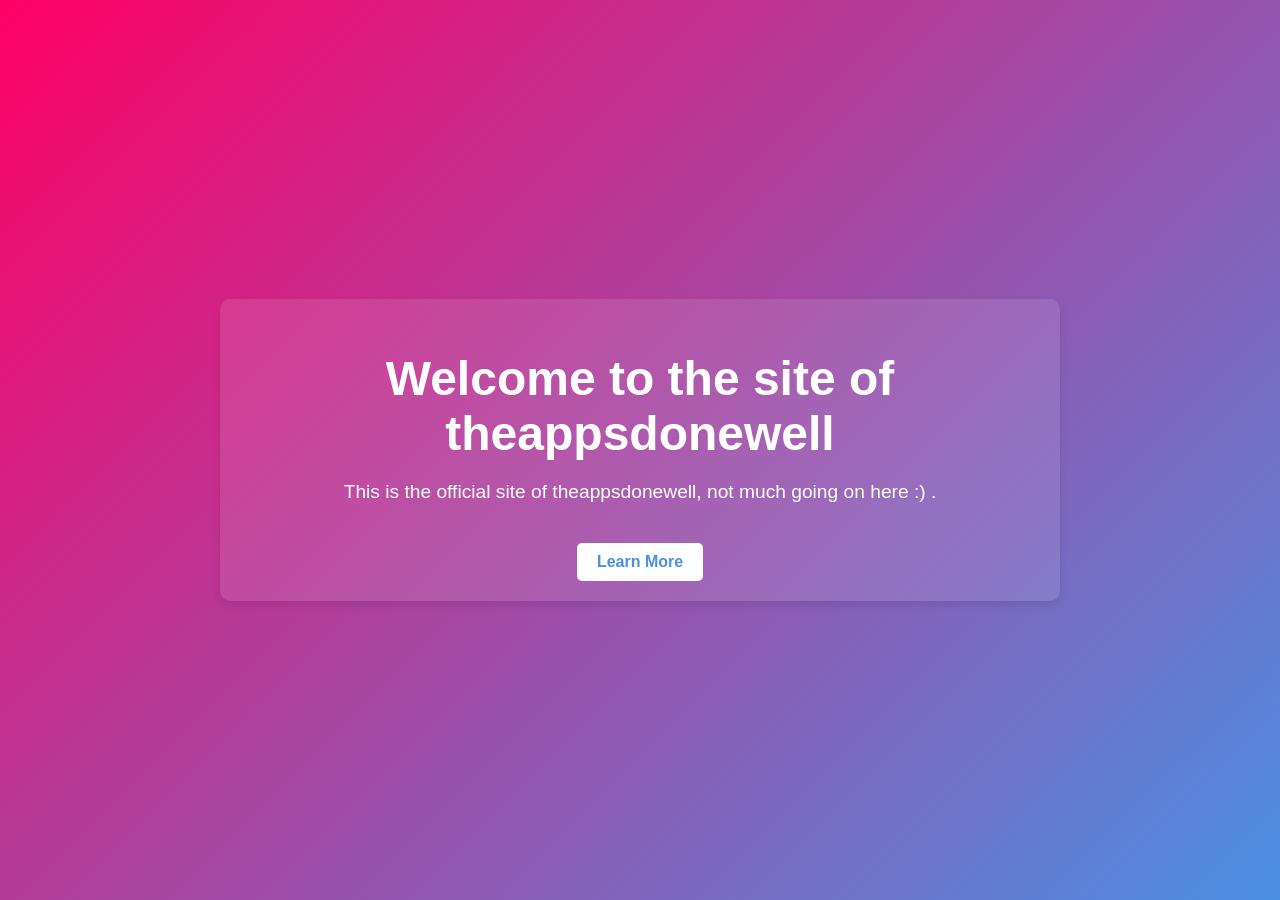
==== index.html @ abbb79cb "Create index.html" ====
<!DOCTYPE html>
<html lang="en">
<head>
  <meta charset="UTF-8">
  <meta name="viewport" content="width=device-width, initial-scale=1.0">
  <title>The apps done well official website</title>
  <style>
    body {
      font-family: Arial, sans-serif;
      margin: 0;
      padding: 0;
      display: flex;
      justify-content: center;
      align-items: center;
      height: 100vh;
      background: linear-gradient(135deg, #f06, #4a90e2);
      color: white;
      text-align: center;
    }
    .container {
      max-width: 800px;
      padding: 20px;
      background-color: rgba(255, 255, 255, 0.1);
      border-radius: 10px;
      box-shadow: 0 4px 8px rgba(0, 0, 0, 0.1);
    }
    h1 {
      font-size: 3em;
      margin-bottom: 20px;
    }
    p {
      font-size: 1.2em;
    }
    .button {
      display: inline-block;
      padding: 10px 20px;
      margin-top: 20px;
      color: #4a90e2;
      background-color: white;
      border-radius: 5px;
      text-decoration: none;
      font-weight: bold;
    }
    .button:hover {
      background-color: #ddd;
    }
  </style>
</head>
<body>
  <div class="container">
    <h1>Welcome to the site of theappsdonewell</h1>
    <p>This is the official site of theappsdonewell, not much going on here :) .</p>
    <a href="#" class="button">Learn More</a>
  </div>
</body>
</html>
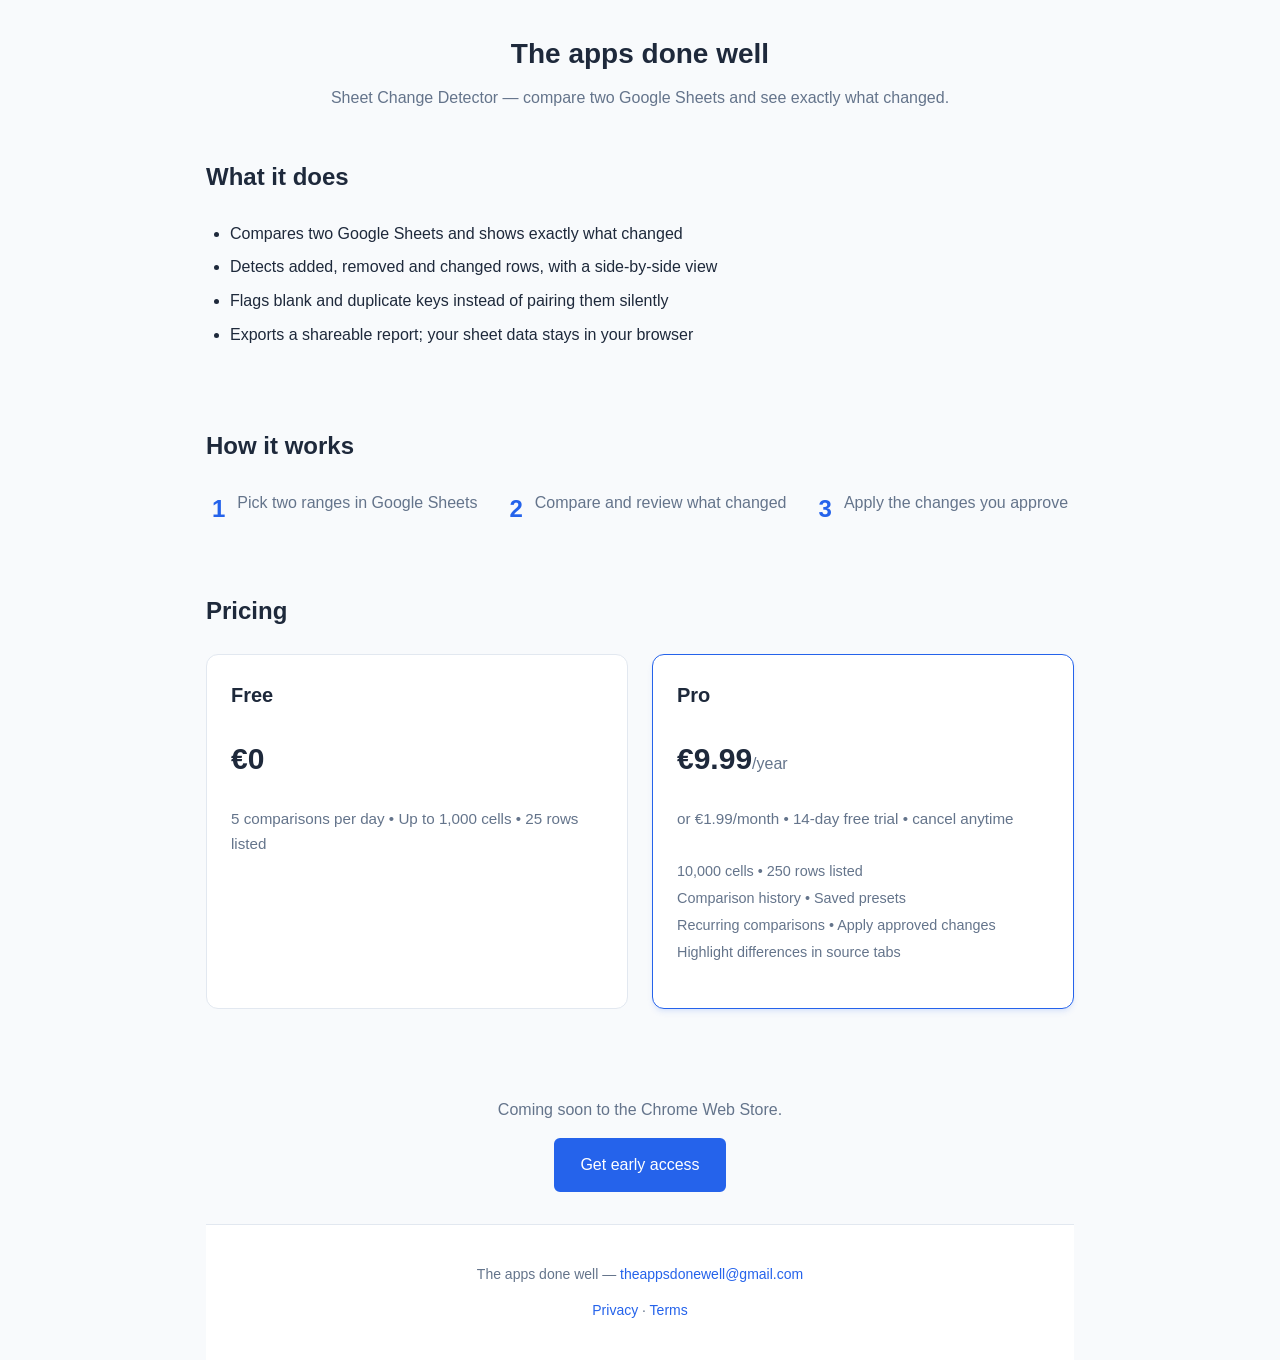
==== commit 45ace98e: "site: rebuild as the Stripe-ready business and product page - business name The apps done well in he" ====
--- a/index.html
+++ b/index.html
@@ -3,54 +3,79 @@
 <head>
   <meta charset="UTF-8">
   <meta name="viewport" content="width=device-width, initial-scale=1.0">
-  <title>The apps done well official website</title>
-  <style>
-    body {
-      font-family: Arial, sans-serif;
-      margin: 0;
-      padding: 0;
-      display: flex;
-      justify-content: center;
-      align-items: center;
-      height: 100vh;
-      background: linear-gradient(135deg, #f06, #4a90e2);
-      color: white;
-      text-align: center;
-    }
-    .container {
-      max-width: 800px;
-      padding: 20px;
-      background-color: rgba(255, 255, 255, 0.1);
-      border-radius: 10px;
-      box-shadow: 0 4px 8px rgba(0, 0, 0, 0.1);
-    }
-    h1 {
-      font-size: 3em;
-      margin-bottom: 20px;
-    }
-    p {
-      font-size: 1.2em;
-    }
-    .button {
-      display: inline-block;
-      padding: 10px 20px;
-      margin-top: 20px;
-      color: #4a90e2;
-      background-color: white;
-      border-radius: 5px;
-      text-decoration: none;
-      font-weight: bold;
-    }
-    .button:hover {
-      background-color: #ddd;
-    }
-  </style>
+  <title>The apps done well - Sheet Change Detector</title>
+  <meta name="description" content="Compare two Google Sheets and see exactly what changed - added, removed, or modified rows. With side-by-side view and shareable reports.">
+  <link rel="canonical" href="https://theappsdonewell.github.io/">
+  <meta property="og:title" content="The apps done well - Sheet Change Detector">
+  <meta property="og:description" content="Compare two Google Sheets and see exactly what changed - added, removed, or modified rows.">
+  <link rel="stylesheet" href="styles.css">
 </head>
 <body>
   <div class="container">
-    <h1>Welcome to the site of theappsdonewell</h1>
-    <p>This is the official site of theappsdonewell, not much going on here :) .</p>
-    <a href="#" class="button">Learn More</a>
+    <header>
+      <h1>The apps done well</h1>
+      <p>Sheet Change Detector — compare two Google Sheets and see exactly what changed.</p>
+    </header>
+
+    <section class="section">
+      <h2 class="section-title">What it does</h2>
+      <ul>
+        <li>Compares two Google Sheets and shows exactly what changed</li>
+        <li>Detects added, removed and changed rows, with a side-by-side view</li>
+        <li>Flags blank and duplicate keys instead of pairing them silently</li>
+        <li>Exports a shareable report; your sheet data stays in your browser</li>
+      </ul>
+    </section>
+
+    <section class="section">
+      <h2 class="section-title">How it works</h2>
+      <div class="how-it-works">
+        <div class="step">
+          <span class="step-number">1</span>
+          <span class="step-text">Pick two ranges in Google Sheets</span>
+        </div>
+        <div class="step">
+          <span class="step-number">2</span>
+          <span class="step-text">Compare and review what changed</span>
+        </div>
+        <div class="step">
+          <span class="step-number">3</span>
+          <span class="step-text">Apply the changes you approve</span>
+        </div>
+      </div>
+    </section>
+
+    <section class="section">
+      <h2 class="section-title">Pricing</h2>
+      <div class="pricing">
+        <div class="card free">
+          <h3>Free</h3>
+          <p class="price">€0</p>
+          <p>5 comparisons per day • Up to 1,000 cells • 25 rows listed</p>
+        </div>
+        <div class="card pro">
+          <h3>Pro</h3>
+          <p class="price">€9.99<span>/year</span></p>
+          <p>or €1.99/month • 14-day free trial • cancel anytime</p>
+          <div class="features">
+            <p>10,000 cells • 250 rows listed</p>
+            <p>Comparison history • Saved presets</p>
+            <p>Recurring comparisons • Apply approved changes</p>
+            <p>Highlight differences in source tabs</p>
+          </div>
+        </div>
+      </div>
+    </section>
+
+    <section class="cta">
+      <p>Coming soon to the Chrome Web Store.</p>
+      <a href="mailto:theappsdonewell@gmail.com?subject=Sheet%20Change%20Detector%20early%20access" class="btn">Get early access</a>
+    </section>
+
+    <footer>
+      <p>The apps done well — <a href="mailto:theappsdonewell@gmail.com">theappsdonewell@gmail.com</a></p>
+      <p><a href="privacy.html">Privacy</a> · <a href="terms.html">Terms</a></p>
+    </footer>
   </div>
 </body>
-</html>
+</html>
--- a/styles.css
+++ b/styles.css
@@ -0,0 +1,260 @@
+/* The apps done well - styles */
+
+:root {
+  --accent: #2563eb;
+  --accent-dark: #1d4ed8;
+  --text: #1e293b;
+  --text-light: #64748b;
+  --bg: #f8fafc;
+  --card-bg: #ffffff;
+  --border: #e2e8f0;
+}
+
+* {
+  box-sizing: border-box;
+}
+
+body {
+  margin: 0;
+  font-family: -apple-system, BlinkMacSystemFont, 'Segoe UI', Roboto, Oxygen, Ubuntu, Cantarell, sans-serif;
+  background-color: var(--bg);
+  color: var(--text);
+  line-height: 1.6;
+}
+
+a {
+  color: var(--accent);
+  text-decoration: none;
+}
+
+a:hover,
+a:focus {
+  text-decoration: underline;
+}
+
+a:focus {
+  outline: 2px solid var(--accent);
+  outline-offset: 2px;
+}
+
+.container {
+  max-width: 900px;
+  margin: 0 auto;
+  padding: 0 1rem;
+}
+
+header {
+  padding: 2rem 0 1rem;
+  text-align: center;
+}
+
+header h1 {
+  font-size: 1.75rem;
+  font-weight: 600;
+  margin: 0 0 0.5rem;
+  color: var(--text);
+}
+
+header p {
+  margin: 0;
+  color: var(--text-light);
+  font-size: 1rem;
+}
+
+.section {
+  padding: 2rem 0;
+}
+
+.section-title {
+  font-size: 1.5rem;
+  font-weight: 600;
+  margin: 0 0 1.5rem;
+  color: var(--text);
+}
+
+.btn {
+  display: inline-block;
+  padding: 0.75rem 1.5rem;
+  background-color: var(--accent);
+  color: white;
+  border-radius: 0.375rem;
+  font-weight: 500;
+  border: 2px solid var(--accent);
+  transition: background-color 0.2s, border-color 0.2s;
+}
+
+.btn:hover,
+.btn:focus {
+  background-color: var(--accent-dark);
+  border-color: var(--accent-dark);
+}
+
+.btn:focus {
+  outline: 2px solid var(--accent);
+  outline-offset: 2px;
+}
+
+.btn-secondary {
+  display: inline-block;
+  padding: 0.75rem 1.5rem;
+  background-color: white;
+  color: var(--accent);
+  border-radius: 0.375rem;
+  font-weight: 500;
+  border: 2px solid var(--accent);
+  transition: background-color 0.2s, color 0.2s;
+}
+
+.btn-secondary:hover,
+.btn-secondary:focus {
+  background-color: var(--accent);
+  color: white;
+}
+
+.btn-secondary:focus {
+  outline: 2px solid var(--accent);
+  outline-offset: 2px;
+}
+
+ul {
+  margin: 0 0 1rem;
+  padding-left: 1.5rem;
+}
+
+li {
+  margin: 0.5rem 0;
+}
+
+.pricing {
+  display: grid;
+  grid-template-columns: repeat(auto-fit, minmax(280px, 1fr));
+  gap: 1.5rem;
+  margin: 1.5rem 0;
+}
+
+.card {
+  background: var(--card-bg);
+  border: 1px solid var(--border);
+  border-radius: 0.75rem;
+  padding: 1.5rem;
+  display: flex;
+  flex-direction: column;
+}
+
+.card.pro {
+  border-color: var(--accent);
+  box-shadow: 0 4px 6px -1px rgba(37, 99, 231, 0.1), 0 2px 4px -1px rgba(37, 99, 231, 0.06);
+}
+
+.card h3 {
+  margin: 0 0 0.5rem;
+  font-size: 1.25rem;
+}
+
+.card .price {
+  font-size: 1.875rem;
+  font-weight: 700;
+  margin: 1rem 0;
+  color: var(--text);
+}
+
+.card .price span {
+  font-size: 1rem;
+  font-weight: normal;
+  color: var(--text-light);
+}
+
+.card p {
+  margin: 0.5rem 0;
+  color: var(--text-light);
+  font-size: 0.95rem;
+}
+
+.card .features {
+  margin: 1rem 0;
+  flex-grow: 1;
+}
+
+.card .features p {
+  margin: 0.25rem 0;
+  font-size: 0.9rem;
+}
+
+.cta {
+  text-align: center;
+  padding: 2rem 1rem;
+}
+
+.cta p {
+  margin: 0 0 1rem;
+  color: var(--text-light);
+}
+
+footer {
+  background: var(--card-bg);
+  border-top: 1px solid var(--border);
+  padding: 1.5rem 0;
+  text-align: center;
+  font-size: 0.875rem;
+  color: var(--text-light);
+}
+
+footer a {
+  color: var(--accent);
+}
+
+.how-it-works {
+  display: flex;
+  flex-direction: column;
+  gap: 1rem;
+}
+
+@media (min-width: 768px) {
+  .how-it-works {
+    flex-direction: row;
+    justify-content: center;
+    gap: 2rem;
+  }
+  
+  .how-it-works > div {
+    display: flex;
+    align-items: flex-start;
+    gap: 0.75rem;
+  }
+  
+  .how-it-works .step {
+    flex-shrink: 0;
+  }
+  
+  .how-it-works .step-number {
+    font-size: 1.5rem;
+    font-weight: 700;
+    color: var(--accent);
+  }
+  
+  .how-it-works .step-text {
+    color: var(--text-light);
+  }
+}
+
+.step {
+  display: flex;
+  align-items: center;
+  gap: 0.75rem;
+}
+
+.step-number {
+  font-size: 1.25rem;
+  font-weight: 700;
+  color: var(--accent);
+}
+
+.step-text {
+  color: var(--text-light);
+}
+
+hr {
+  border: none;
+  border-top: 1px solid var(--border);
+  margin: 2rem 0;
+}
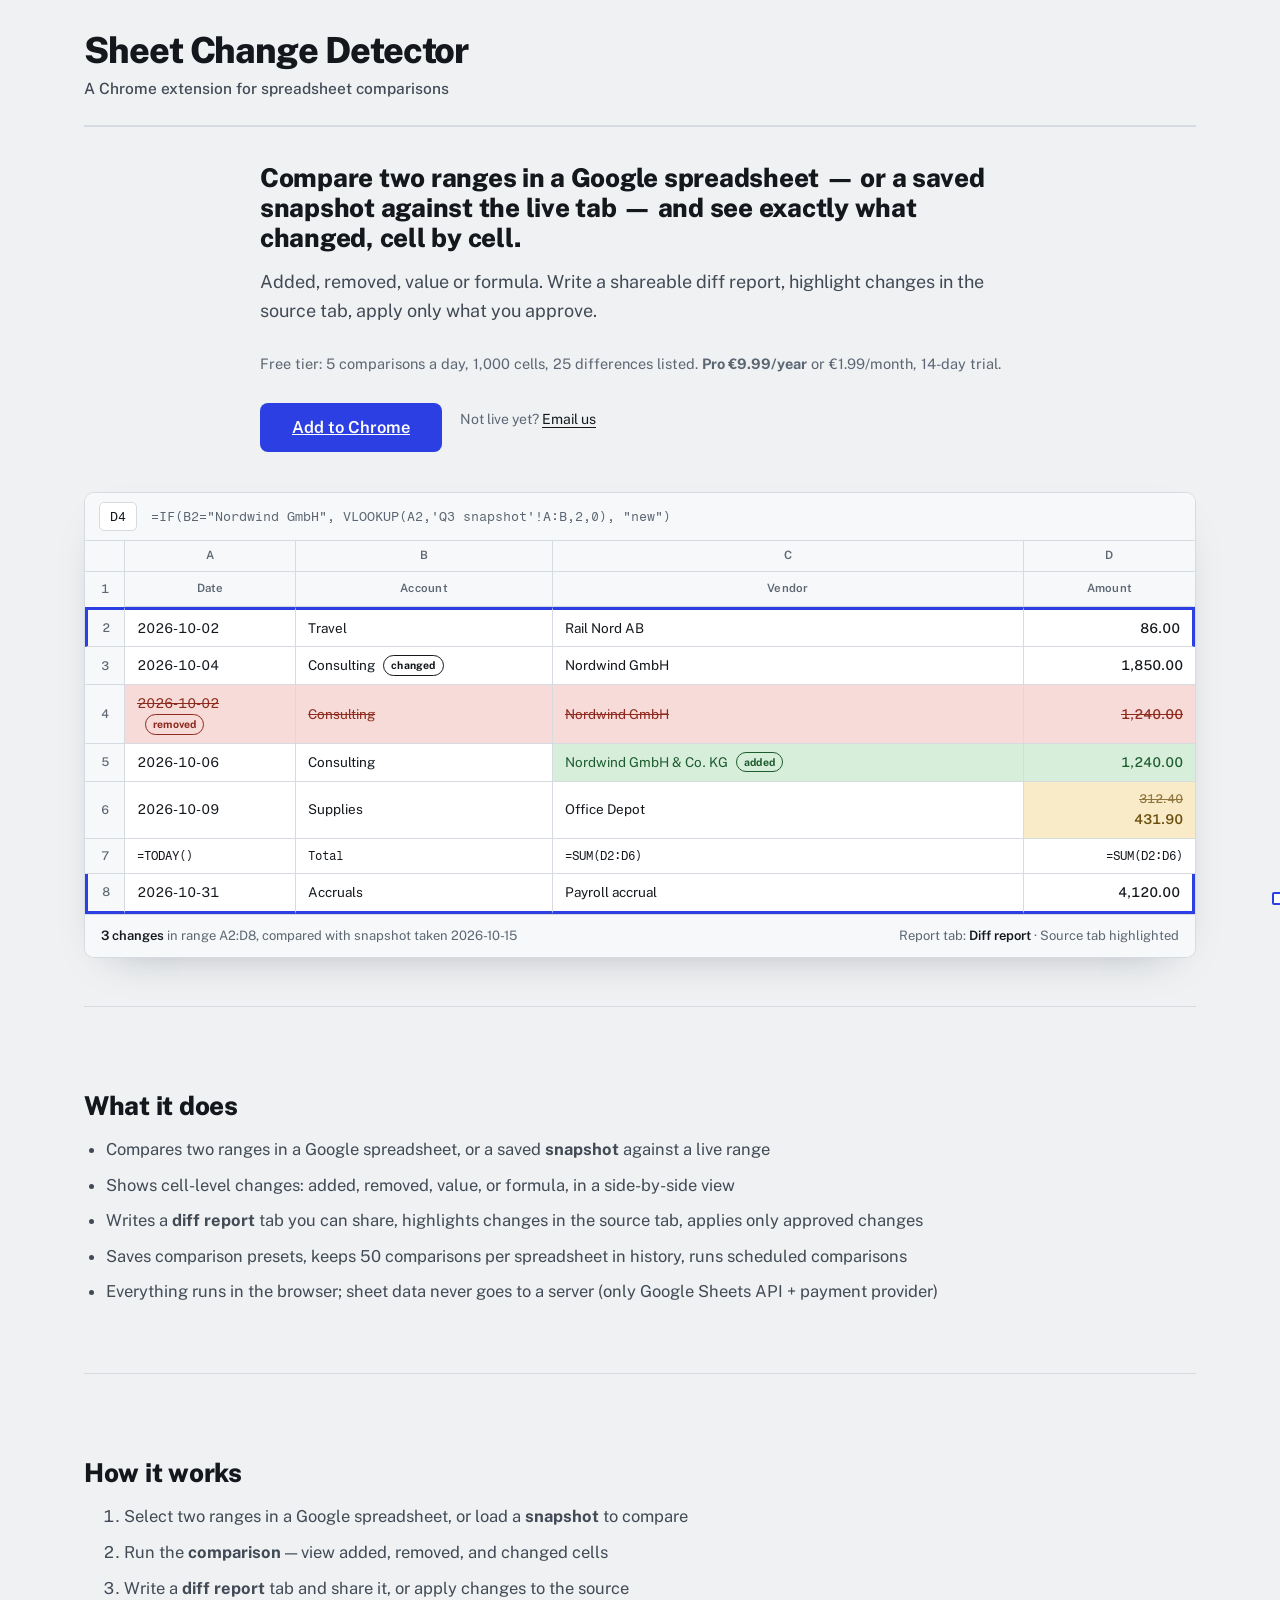
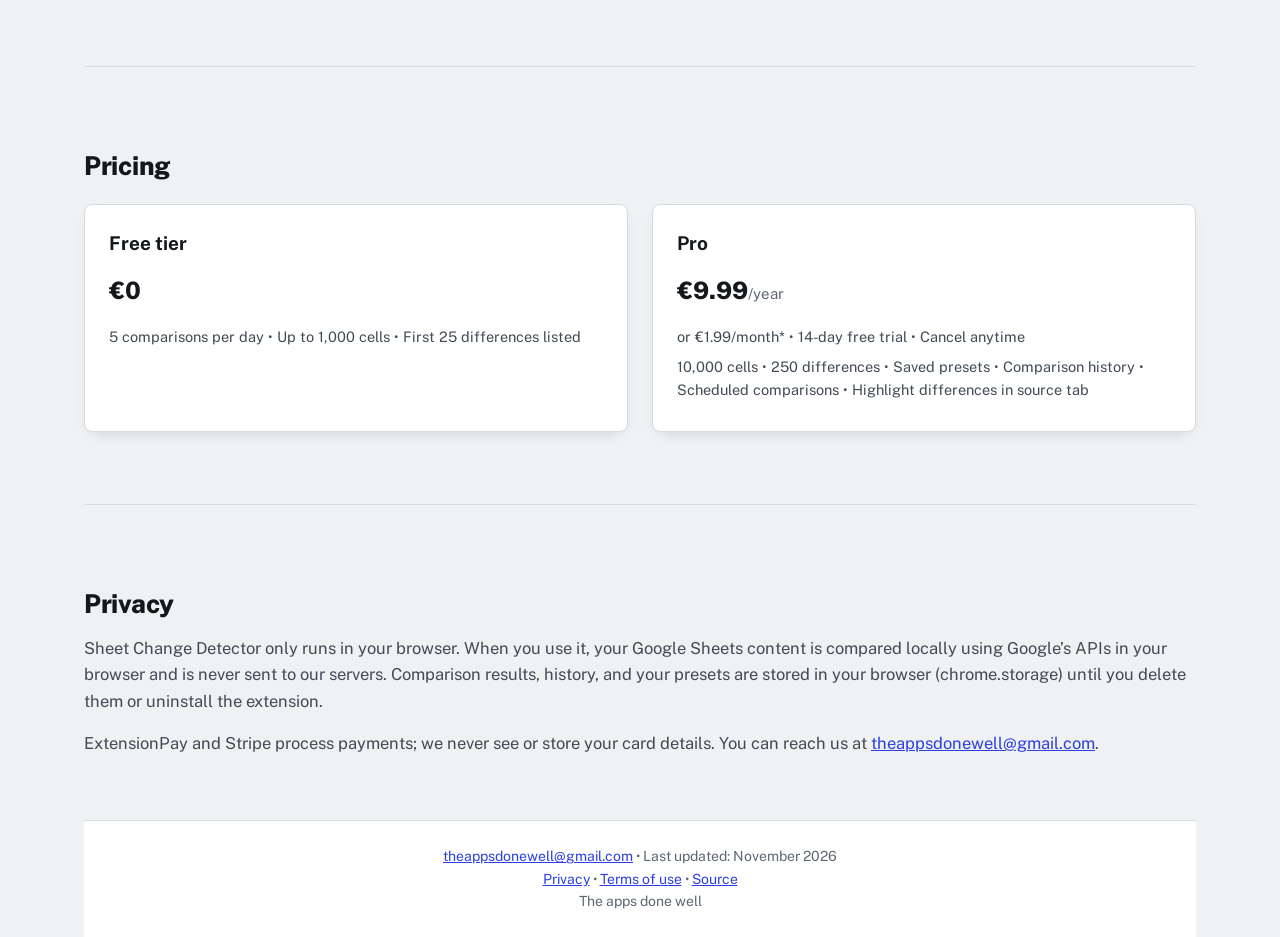
==== commit 95f77c52: "feat: implement Proof direction for landing page - New hero with live spreadsheet grid diff visualiz" ====
--- a/index.html
+++ b/index.html
@@ -3,78 +3,157 @@
 <head>
   <meta charset="UTF-8">
   <meta name="viewport" content="width=device-width, initial-scale=1.0">
-  <title>The apps done well - Sheet Change Detector</title>
+  <title>Sheet Change Detector — The apps done well</title>
   <meta name="description" content="Compare two Google Sheets and see exactly what changed - added, removed, or modified rows. With side-by-side view and shareable reports.">
   <link rel="canonical" href="https://theappsdonewell.github.io/">
-  <meta property="og:title" content="The apps done well - Sheet Change Detector">
+  <meta property="og:title" content="Sheet Change Detector — The apps done well">
   <meta property="og:description" content="Compare two Google Sheets and see exactly what changed - added, removed, or modified rows.">
   <link rel="stylesheet" href="styles.css">
 </head>
 <body>
   <div class="container">
     <header>
-      <h1>The apps done well</h1>
-      <p>Sheet Change Detector — compare two Google Sheets and see exactly what changed.</p>
+      <h1>Sheet Change Detector</h1>
+      <p>A Chrome extension for spreadsheet comparisons</p>
     </header>
 
-    <section class="section">
-      <h2 class="section-title">What it does</h2>
-      <ul>
-        <li>Compares two Google Sheets and shows exactly what changed</li>
-        <li>Detects added, removed and changed rows, with a side-by-side view</li>
-        <li>Flags blank and duplicate keys instead of pairing them silently</li>
-        <li>Exports a shareable report; your sheet data stays in your browser</li>
-      </ul>
-    </section>
+    <section class="section" aria-labelledby="hero-heading">
+      <div class="headline-block">
+        <h2 id="hero-heading">Compare two ranges in a Google spreadsheet — or a saved snapshot against the live tab — and see exactly what changed, cell by cell.</h2>
+        <p class="subhead">Added, removed, value or formula. Write a shareable diff report, highlight changes in the source tab, apply only what you approve.</p>
+        <p class="price-line">Free tier: 5 comparisons a day, 1,000 cells, 25 differences listed. <strong>Pro €9.99/year</strong> or €1.99/month, 14-day trial.</p>
+        <div class="cta-row">
+          <a href="https://chromewebstore.google.com/detail/mgffoofmlpaimffhonclpgbgkffmelmd" class="cta" role="button">Add to Chrome</a>
+          <p class="fallback">Not live yet? <a href="mailto:theappsdonewell@gmail.com">Email us</a></p>
+        </div>
+      </div>
 
-    <section class="section">
-      <h2 class="section-title">How it works</h2>
-      <div class="how-it-works">
-        <div class="step">
-          <span class="step-number">1</span>
-          <span class="step-text">Pick two ranges in Google Sheets</span>
+      <div class="sheet" aria-label="Example diff, rendered as a spreadsheet grid">
+        <div class="formula-bar">
+          <span class="ref">D4</span>
+          <span class="fx">=IF(B2="Nordwind GmbH", VLOOKUP(A2,'Q3 snapshot'!A:B,2,0), "new")</span>
         </div>
-        <div class="step">
-          <span class="step-number">2</span>
-          <span class="step-text">Compare and review what changed</span>
+        <div class="sheet-scroll">
+          <div class="sheet-inner selected">
+            <table>
+              <colgroup>
+                <col class="rowcol"><col class="col-a"><col class="col-b"><col class="col-c"><col class="col-d">
+              </colgroup>
+              <thead>
+                <tr>
+                  <th class="corner" scope="col"></th>
+                  <th scope="col">A</th><th scope="col">B</th><th scope="col">C</th><th scope="col">D</th>
+                </tr>
+                <tr>
+                  <td class="rownum">1</td>
+                  <th scope="col">Date</th><th scope="col">Account</th><th scope="col">Vendor</th><th scope="col">Amount</th>
+                </tr>
+              </thead>
+              <tbody>
+                <tr class="sel-top">
+                  <td class="rownum">2</td>
+                  <td>2026-10-02</td><td>Travel</td><td>Rail Nord AB</td><td class="num">86.00</td>
+                </tr>
+                <tr>
+                  <td class="rownum">3</td>
+                  <td>2026-10-04</td>
+                  <td>Consulting<span class="badge">changed</span></td>
+                  <td>Nordwind GmbH</td>
+                  <td class="num">1,850.00</td>
+                </tr>
+                <tr>
+                  <td class="rownum">4</td>
+                  <td class="removed">2026-10-02<span class="badge">removed</span></td>
+                  <td class="removed">Consulting</td>
+                  <td class="removed">Nordwind GmbH</td>
+                  <td class="num removed">1,240.00</td>
+                </tr>
+                <tr>
+                  <td class="rownum">5</td>
+                  <td>2026-10-06</td>
+                  <td>Consulting</td>
+                  <td class="added">Nordwind GmbH &amp; Co. KG<span class="badge">added</span></td>
+                  <td class="num added">1,240.00</td>
+                </tr>
+                <tr>
+                  <td class="rownum">6</td>
+                  <td>2026-10-09</td>
+                  <td>Supplies</td>
+                  <td>Office Depot</td>
+                  <td class="num changed"><span class="old">312.40</span><span class="new">431.90</span></td>
+                </tr>
+                <tr>
+                  <td class="rownum">7</td>
+                  <td class="formula">=TODAY()</td>
+                  <td class="formula">Total</td>
+                  <td class="formula">=SUM(D2:D6)</td>
+                  <td class="num formula">=SUM(D2:D6)</td>
+                </tr>
+                <tr class="sel-bottom">
+                  <td class="rownum">8</td>
+                  <td>2026-10-31</td>
+                  <td>Accruals</td>
+                  <td>Payroll accrual</td>
+                  <td class="num">4,120.00</td>
+                </tr>
+              </tbody>
+            </table>
+          </div>
         </div>
-        <div class="step">
-          <span class="step-number">3</span>
-          <span class="step-text">Apply the changes you approve</span>
+        <div class="sheet-foot">
+          <span><span class="k">3 changes</span> in range A2:D8, compared with snapshot taken 2026-10-15</span>
+          <span>Report tab: <span class="k">Diff report</span> · Source tab highlighted</span>
         </div>
       </div>
     </section>
 
-    <section class="section">
-      <h2 class="section-title">Pricing</h2>
+    <section class="section" aria-labelledby="what-it-does">
+      <h2 id="what-it-does">What it does</h2>
+      <ul>
+        <li>Compares two ranges in a Google spreadsheet, or a saved <strong>snapshot</strong> against a live range</li>
+        <li>Shows cell-level changes: added, removed, value, or formula, in a side-by-side view</li>
+        <li>Writes a <strong>diff report</strong> tab you can share, highlights changes in the source tab, applies only approved changes</li>
+        <li>Saves comparison presets, keeps 50 comparisons per spreadsheet in history, runs scheduled comparisons</li>
+        <li>Everything runs in the browser; sheet data never goes to a server (only Google Sheets API + payment provider)</li>
+      </ul>
+    </section>
+
+    <section class="section" aria-labelledby="how-it-works">
+      <h2 id="how-it-works">How it works</h2>
+      <ol>
+        <li>Select two ranges in a Google spreadsheet, or load a <strong>snapshot</strong> to compare</li>
+        <li>Run the <strong>comparison</strong> — view added, removed, and changed cells</li>
+        <li>Write a <strong>diff report</strong> tab and share it, or apply changes to the source</li>
+      </ol>
+    </section>
+
+    <section class="section" aria-labelledby="pricing">
+      <h2 id="pricing">Pricing</h2>
       <div class="pricing">
         <div class="card free">
-          <h3>Free</h3>
+          <h3>Free tier</h3>
           <p class="price">€0</p>
-          <p>5 comparisons per day • Up to 1,000 cells • 25 rows listed</p>
+          <p>5 comparisons per day • Up to 1,000 cells • First 25 differences listed</p>
         </div>
         <div class="card pro">
           <h3>Pro</h3>
-          <p class="price">€9.99<span>/year</span></p>
-          <p>or €1.99/month • 14-day free trial • cancel anytime</p>
-          <div class="features">
-            <p>10,000 cells • 250 rows listed</p>
-            <p>Comparison history • Saved presets</p>
-            <p>Recurring comparisons • Apply approved changes</p>
-            <p>Highlight differences in source tabs</p>
-          </div>
+          <p class="price">€9.99<span class="period">/year</span></p>
+          <p>or €1.99<span class="period">/month*</span> • 14-day free trial • Cancel anytime</p>
+          <p>10,000 cells • 250 differences • Saved presets • Comparison history • Scheduled comparisons • Highlight differences in source tab</p>
         </div>
       </div>
     </section>
 
-    <section class="cta">
-      <p>Coming soon to the Chrome Web Store.</p>
-      <a href="mailto:theappsdonewell@gmail.com?subject=Sheet%20Change%20Detector%20early%20access" class="btn">Get early access</a>
+    <section class="section" aria-labelledby="privacy-note">
+      <h2 id="privacy-note">Privacy</h2>
+      <p>Sheet Change Detector only runs in your browser. When you use it, your Google Sheets content is compared locally using Google’s APIs in your browser and is never sent to our servers. Comparison results, history, and your presets are stored in your browser (chrome.storage) until you delete them or uninstall the extension.</p>
+      <p>ExtensionPay and Stripe process payments; we never see or store your card details. You can reach us at <a href="mailto:theappsdonewell@gmail.com">theappsdonewell@gmail.com</a>.</p>
     </section>
 
     <footer>
-      <p>The apps done well — <a href="mailto:theappsdonewell@gmail.com">theappsdonewell@gmail.com</a></p>
-      <p><a href="privacy.html">Privacy</a> · <a href="terms.html">Terms</a></p>
+      <p><a href="mailto:theappsdonewell@gmail.com">theappsdonewell@gmail.com</a> • Last updated: November 2026</p>
+      <p><a href="privacy.html">Privacy</a> • <a href="terms.html">Terms of use</a> • <a href="https://github.com/theappsdonewell/site" rel="nofollow">Source</a></p>
+      <p class="footer-stamp">The apps done well</p>
     </footer>
   </div>
 </body>
--- a/styles.css
+++ b/styles.css
@@ -1,260 +1,223 @@
-/* The apps done well - styles */
-
-:root {
-  --accent: #2563eb;
-  --accent-dark: #1d4ed8;
-  --text: #1e293b;
-  --text-light: #64748b;
-  --bg: #f8fafc;
-  --card-bg: #ffffff;
-  --border: #e2e8f0;
-}
-
-* {
-  box-sizing: border-box;
-}
-
-body {
-  margin: 0;
-  font-family: -apple-system, BlinkMacSystemFont, 'Segoe UI', Roboto, Oxygen, Ubuntu, Cantarell, sans-serif;
-  background-color: var(--bg);
-  color: var(--text);
-  line-height: 1.6;
-}
-
-a {
-  color: var(--accent);
-  text-decoration: none;
-}
-
-a:hover,
-a:focus {
-  text-decoration: underline;
-}
-
-a:focus {
-  outline: 2px solid var(--accent);
-  outline-offset: 2px;
-}
-
-.container {
-  max-width: 900px;
-  margin: 0 auto;
-  padding: 0 1rem;
-}
-
-header {
-  padding: 2rem 0 1rem;
-  text-align: center;
-}
-
-header h1 {
-  font-size: 1.75rem;
-  font-weight: 600;
-  margin: 0 0 0.5rem;
-  color: var(--text);
-}
-
-header p {
-  margin: 0;
-  color: var(--text-light);
-  font-size: 1rem;
-}
-
-.section {
-  padding: 2rem 0;
-}
-
-.section-title {
-  font-size: 1.5rem;
-  font-weight: 600;
-  margin: 0 0 1.5rem;
-  color: var(--text);
-}
-
-.btn {
-  display: inline-block;
-  padding: 0.75rem 1.5rem;
-  background-color: var(--accent);
-  color: white;
-  border-radius: 0.375rem;
-  font-weight: 500;
-  border: 2px solid var(--accent);
-  transition: background-color 0.2s, border-color 0.2s;
-}
-
-.btn:hover,
-.btn:focus {
-  background-color: var(--accent-dark);
-  border-color: var(--accent-dark);
-}
-
-.btn:focus {
-  outline: 2px solid var(--accent);
-  outline-offset: 2px;
-}
-
-.btn-secondary {
-  display: inline-block;
-  padding: 0.75rem 1.5rem;
-  background-color: white;
-  color: var(--accent);
-  border-radius: 0.375rem;
-  font-weight: 500;
-  border: 2px solid var(--accent);
-  transition: background-color 0.2s, color 0.2s;
-}
-
-.btn-secondary:hover,
-.btn-secondary:focus {
-  background-color: var(--accent);
-  color: white;
-}
-
-.btn-secondary:focus {
-  outline: 2px solid var(--accent);
-  outline-offset: 2px;
-}
-
-ul {
-  margin: 0 0 1rem;
-  padding-left: 1.5rem;
-}
-
-li {
-  margin: 0.5rem 0;
-}
-
-.pricing {
-  display: grid;
-  grid-template-columns: repeat(auto-fit, minmax(280px, 1fr));
-  gap: 1.5rem;
-  margin: 1.5rem 0;
-}
-
-.card {
-  background: var(--card-bg);
-  border: 1px solid var(--border);
-  border-radius: 0.75rem;
-  padding: 1.5rem;
-  display: flex;
-  flex-direction: column;
-}
-
-.card.pro {
-  border-color: var(--accent);
-  box-shadow: 0 4px 6px -1px rgba(37, 99, 231, 0.1), 0 2px 4px -1px rgba(37, 99, 231, 0.06);
-}
-
-.card h3 {
-  margin: 0 0 0.5rem;
-  font-size: 1.25rem;
-}
-
-.card .price {
-  font-size: 1.875rem;
-  font-weight: 700;
-  margin: 1rem 0;
-  color: var(--text);
-}
-
-.card .price span {
-  font-size: 1rem;
-  font-weight: normal;
-  color: var(--text-light);
-}
-
-.card p {
-  margin: 0.5rem 0;
-  color: var(--text-light);
-  font-size: 0.95rem;
-}
-
-.card .features {
-  margin: 1rem 0;
-  flex-grow: 1;
-}
-
-.card .features p {
-  margin: 0.25rem 0;
-  font-size: 0.9rem;
-}
-
-.cta {
-  text-align: center;
-  padding: 2rem 1rem;
-}
-
-.cta p {
-  margin: 0 0 1rem;
-  color: var(--text-light);
-}
-
-footer {
-  background: var(--card-bg);
-  border-top: 1px solid var(--border);
-  padding: 1.5rem 0;
-  text-align: center;
-  font-size: 0.875rem;
-  color: var(--text-light);
-}
-
-footer a {
-  color: var(--accent);
-}
-
-.how-it-works {
-  display: flex;
-  flex-direction: column;
-  gap: 1rem;
-}
-
-@media (min-width: 768px) {
-  .how-it-works {
-    flex-direction: row;
-    justify-content: center;
-    gap: 2rem;
-  }
-  
-  .how-it-works > div {
-    display: flex;
-    align-items: flex-start;
-    gap: 0.75rem;
-  }
-  
-  .how-it-works .step {
-    flex-shrink: 0;
-  }
-  
-  .how-it-works .step-number {
-    font-size: 1.5rem;
-    font-weight: 700;
-    color: var(--accent);
-  }
-  
-  .how-it-works .step-text {
-    color: var(--text-light);
-  }
-}
-
-.step {
-  display: flex;
-  align-items: center;
-  gap: 0.75rem;
-}
-
-.step-number {
-  font-size: 1.25rem;
-  font-weight: 700;
-  color: var(--accent);
-}
-
-.step-text {
-  color: var(--text-light);
-}
-
-hr {
-  border: none;
-  border-top: 1px solid var(--border);
-  margin: 2rem 0;
-}+/* styles.css — Sheet Change Detector */
+
+@font-face {
+  font-family:'Public Sans';
+  src:url('fonts/public-sans-400.woff2') format('woff2 supports variations'),
+      url('fonts/public-sans-400.woff2') format('woff2');
+  font-weight:400; font-display:swap;
+}
+@font-face {
+  font-family:'Public Sans';
+  src:url('fonts/public-sans-500.woff2') format('woff2'),
+      url('fonts/public-sans-500.woff2') format('woff2');
+  font-weight:500; font-display:swap;
+}
+@font-face {
+  font-family:'Public Sans';
+  src:url('fonts/public-sans-600.woff2') format('woff2'),
+      url('fonts/public-sans-600.woff2') format('woff2');
+  font-weight:600; font-display:swap;
+}
+@font-face {
+  font-family:'Public Sans';
+  src:url('fonts/public-sans-700.woff2') format('woff2'),
+      url('fonts/public-sans-700.woff2') format('woff2');
+  font-weight:700; font-display:swap;
+}
+@font-face {
+  font-family:'Public Sans';
+  src:url('fonts/public-sans-800.woff2') format('woff2'),
+      url('fonts/public-sans-800.woff2') format('woff2');
+  font-weight:800; font-display:swap;
+}
+@font-face {
+  font-family:'Fragment Mono';
+  src:url('fonts/fragment-mono-400.woff2') format('woff2'); font-weight:400; font-display:swap;
+}
+
+:root{
+  --ink:#14181d;        /* headings, primary text */
+  --body:#414a55;       /* paragraphs */
+  --muted:#5c6773;      /* labels, gutters */
+  --canvas:#eff1f3;     /* page background */
+  --gridline:#d5dbe1;   /* spreadsheet gridlines */
+  --head:#f6f8fa;       /* gutter / header fills */
+  --selection:#2c3fe3;  /* selection border, CTA */
+  --added-bg:#d7eeda;   --added-ink:#1d5c2f;
+  --removed-bg:#f6dbd8; --removed-ink:#8e2a1e;
+  --changed-bg:#f9ebc8; --changed-ink:#6c5010;
+}
+
+*{box-sizing:border-box;}
+html{-webkit-text-size-adjust:100%;}
+
+body{
+  margin:0; background:var(--canvas); color:var(--body);
+  font-family:'Public Sans',-apple-system,'Segoe UI',sans-serif; font-size:16.5px; line-height:1.55;
+}
+a{color:var(--selection);}
+a:focus-visible,button:focus-visible{outline:3px solid var(--selection); outline-offset:3px; border-radius:2px;}
+
+/* layout */
+.container{max-width:1160px; margin:0 auto; padding:0 24px;}
+header{
+  border-bottom:1px solid var(--gridline); padding:32px 0 24px;
+}
+header h1{margin:0 0 8px; font-size:clamp(28px,3.5vw,36px); font-weight:800; color:var(--ink);}
+header p{margin:0; font-size:15.5px; font-weight:500; color:var(--body);}
+
+/* typography */
+h2{
+  margin:36px 0 16px; font-size:clamp(22px,2.8vw,26px); font-weight:800;
+  letter-spacing:-.01em; line-height:1.15; color:var(--ink);
+}
+p{margin:0 0 16px; line-height:1.6;}
+ul{margin:0 0 20px; padding-left:22px;}
+li{margin:0 0 10px;}
+
+/* sections */
+.section{padding:48px 0; border-top:1px solid var(--gridline);}
+.section:first-of-type{padding-top:0;}
+
+/* CTA button */
+.cta{
+  display:inline-block; background:var(--selection); color:#fff; border:none; cursor:pointer;
+  font:600 16.5px/1 'Public Sans',sans-serif; padding:16px 32px; border-radius:8px;
+  transition:transform .15s ease, background .15s ease;
+}
+.cta:hover{background:#2232c2; transform:translateY(-2px);}
+.cta:focus-visible{outline:4px solid var(--selection); outline-offset:2px;}
+
+.fallback{font-size:14px; color:var(--muted);}
+.fallback a{color:var(--ink); text-decoration:underline; text-underline-offset:3px;}
+
+/* pricing cards */
+.pricing{
+  display:grid; grid-template-columns:repeat(auto-fit,minmax(260px,1fr)); gap:24px;
+  margin:24px 0;
+}
+.card{
+  background:#fff; border:1px solid var(--gridline); border-radius:8px; padding:24px;
+  box-shadow:0 6px 16px -10px rgba(20,24,29,.25);
+}
+.card h3{margin:0 0 12px; font-size:19px; font-weight:700; color:var(--ink);}
+.card .price{margin:0 0 16px; font-size:24px; font-weight:800; color:var(--ink);}
+.card .price .period{font-size:15px; font-weight:400; color:var(--muted);}
+.card p{margin:6px 0; font-size:14.5px; color:var(--body);}
+
+/* hero: diff table as spreadsheet */
+.hero{max-width:1160px; margin:0 auto; padding:56px 0 72px;}
+.headline-block{max-width:760px; margin:0 auto 40px;}
+h1{
+  margin:0 0 14px; font-size:clamp(40px,5.2vw,62px); line-height:1.0;
+  letter-spacing:-.03em; font-weight:800; color:var(--ink);
+}
+.subhead{margin:0 0 26px; font-size:18px; color:var(--body);}
+.price-line{margin:0 0 28px; font-size:14.5px; color:var(--muted);}
+.cta-row{display:flex; align-items:center; gap:18px; flex-wrap:wrap;}
+
+/* diff table - live spreadsheet */
+.sheet{
+  border:1px solid var(--gridline); background:#fff; border-radius:10px;
+  box-shadow:0 16px 44px -28px rgba(20,24,29,.4); overflow:hidden;
+}
+.sheet-scroll{overflow-x:auto;}
+.sheet-inner{min-width:640px;}
+.formula-bar{
+  display:flex; align-items:center; gap:14px; padding:9px 14px;
+  border-bottom:1px solid var(--gridline); background:var(--head);
+}
+.formula-bar .ref{
+  font-family:'Fragment Mono',ui-monospace,monospace; font-size:12.5px; color:var(--ink);
+  border:1px solid var(--gridline); border-radius:5px; padding:4px 10px; background:#fff; white-space:nowrap;
+}
+.formula-bar .fx{
+  font-family:'Fragment Mono',ui-monospace,monospace; font-size:12.5px; color:var(--muted);
+  overflow:hidden; text-overflow:ellipsis; white-space:nowrap;
+}
+.sheet table{border-collapse:separate; border-spacing:0; width:100%; font-size:13.5px; table-layout:fixed;}
+.sheet th,.sheet td{border-right:1px solid var(--gridline); border-bottom:1px solid var(--gridline); padding:8px 12px; text-align:left;}
+.sheet th:last-child,.sheet td:last-child{border-right:none;}
+.sheet tr:last-child td{border-bottom:none;}
+.sheet thead th{
+  background:var(--head); color:var(--muted); font-weight:600; font-size:11.5px; letter-spacing:.02em;
+  text-align:center; height:30px; padding:6px 8px;
+}
+.sheet thead th.corner{width:40px; border-right:1px solid var(--gridline);}
+.sheet .rownum{
+  background:var(--head); color:var(--muted); font-weight:500; font-size:12px;
+  text-align:center; width:40px; padding:8px 6px; font-variant-numeric:tabular-nums;
+}
+.sheet td{color:var(--ink); font-variant-numeric:tabular-nums; background:#fff;}
+.sheet td.num{text-align:right; font-weight:500;}
+.col-a{width:16%;} .col-b{width:24%;} .col-c{width:44%;} .col-d{width:16%;}
+
+/* change marks */
+td.added{background:var(--added-bg); color:var(--added-ink);}
+td.added .badge{color:var(--added-ink);}
+td.removed{background:var(--removed-bg); color:var(--removed-ink); text-decoration:line-through; text-decoration-thickness:1px;}
+td.removed .badge{color:var(--removed-ink);}
+td.changed{background:var(--changed-bg); color:var(--changed-ink);}
+td.changed .old{display:block; text-decoration:line-through; text-decoration-thickness:1px; opacity:.75; font-size:12px;}
+td.changed .new{font-weight:600;}
+td .badge{
+  display:inline-block; font-size:10.5px; font-weight:700; letter-spacing:.02em;
+  padding:1px 7px; border-radius:99px; border:1px solid currentColor; margin-left:8px; vertical-align:1px; white-space:nowrap;
+}
+td.formula{font-family:'Fragment Mono',ui-monospace,monospace; font-size:12px;}
+
+/* selection border around compared range */
+.sheet-inner .selected{position:relative;}
+.sheet table .sel-top td{border-top:3px solid var(--selection);}
+.sheet table .sel-bottom td{border-bottom:3px solid var(--selection);}
+.sheet table .sel-top td:first-child{border-left:3px solid var(--selection);}
+.sheet table .sel-bottom td:first-child{border-left:3px solid var(--selection);}
+.sheet table .sel-top td:last-child{border-right:3px solid var(--selection);}
+.sheet table .sel-bottom td:last-child{border-right:3px solid var(--selection);}
+.sheet table .sel-bottom td:last-child::after{
+  content:''; position:absolute; right:-5px; bottom:-5px; width:9px; height:9px;
+  background:#fff; border:2px solid var(--selection); border-radius:2px;
+}
+.sheet-foot{
+  display:flex; justify-content:space-between; gap:12px; flex-wrap:wrap;
+  padding:11px 16px; border-top:1px solid var(--gridline); background:var(--head);
+  font-size:13px; color:var(--muted);
+}
+.sheet-foot .k{color:var(--ink); font-weight:600;}
+
+/* footer */
+footer{
+  background:#fff; border-top:1px solid var(--gridline); padding:24px 0;
+  text-align:center; font-size:14px; color:var(--muted);
+}
+footer a{color:var(--selection); text-decoration:underline; text-decoration-skip-ink:orange;}
+
+/* privacy/terms footer override */
+footer p{margin:0;}
+
+/* responsiveness */
+@media (max-width:700px){
+  .container{padding:0 16px;}
+  header{padding:24px 0 16px;}
+  h1{font-size:28px;}
+  .cta-row{gap:12px;}
+  .pricing{grid-template-columns:1fr;}
+}
+@media (prefers-reduced-motion:reduce){
+  .cta{transition:none;}
+  .cta:hover{transform:none;}
+  .sheet table tbody tr{animation:none !important;}
+}
+@media (prefers-reduced-motion:no-preference){
+  .sheet table tbody tr{animation:rowin .5s ease both; opacity:0;}
+  .sheet table tbody tr:first-child{animation-delay:.05s; opacity:1;}
+  .sheet table tbody tr:nth-child(2){animation-delay:.12s; opacity:1;}
+  .sheet table tbody tr:nth-child(3){animation-delay:.19s; opacity:1; visibility:hidden;}
+  .sheet table tbody tr:nth-child(4){animation-delay:.26s; opacity:1; visibility:hidden;}
+  .sheet table tbody tr:nth-child(5){animation-delay:.33s; opacity:1; visibility:hidden;}
+  .sheet table tbody tr:nth-child(6){animation-delay:.40s; opacity:1; visibility:hidden;}
+  @keyframes rowin{to{opacity:1; visibility:visible;}}
+}
+
+/* hr for sections */
+hr{border:none; border-top:1px solid var(--gridline); margin:40px 0;}
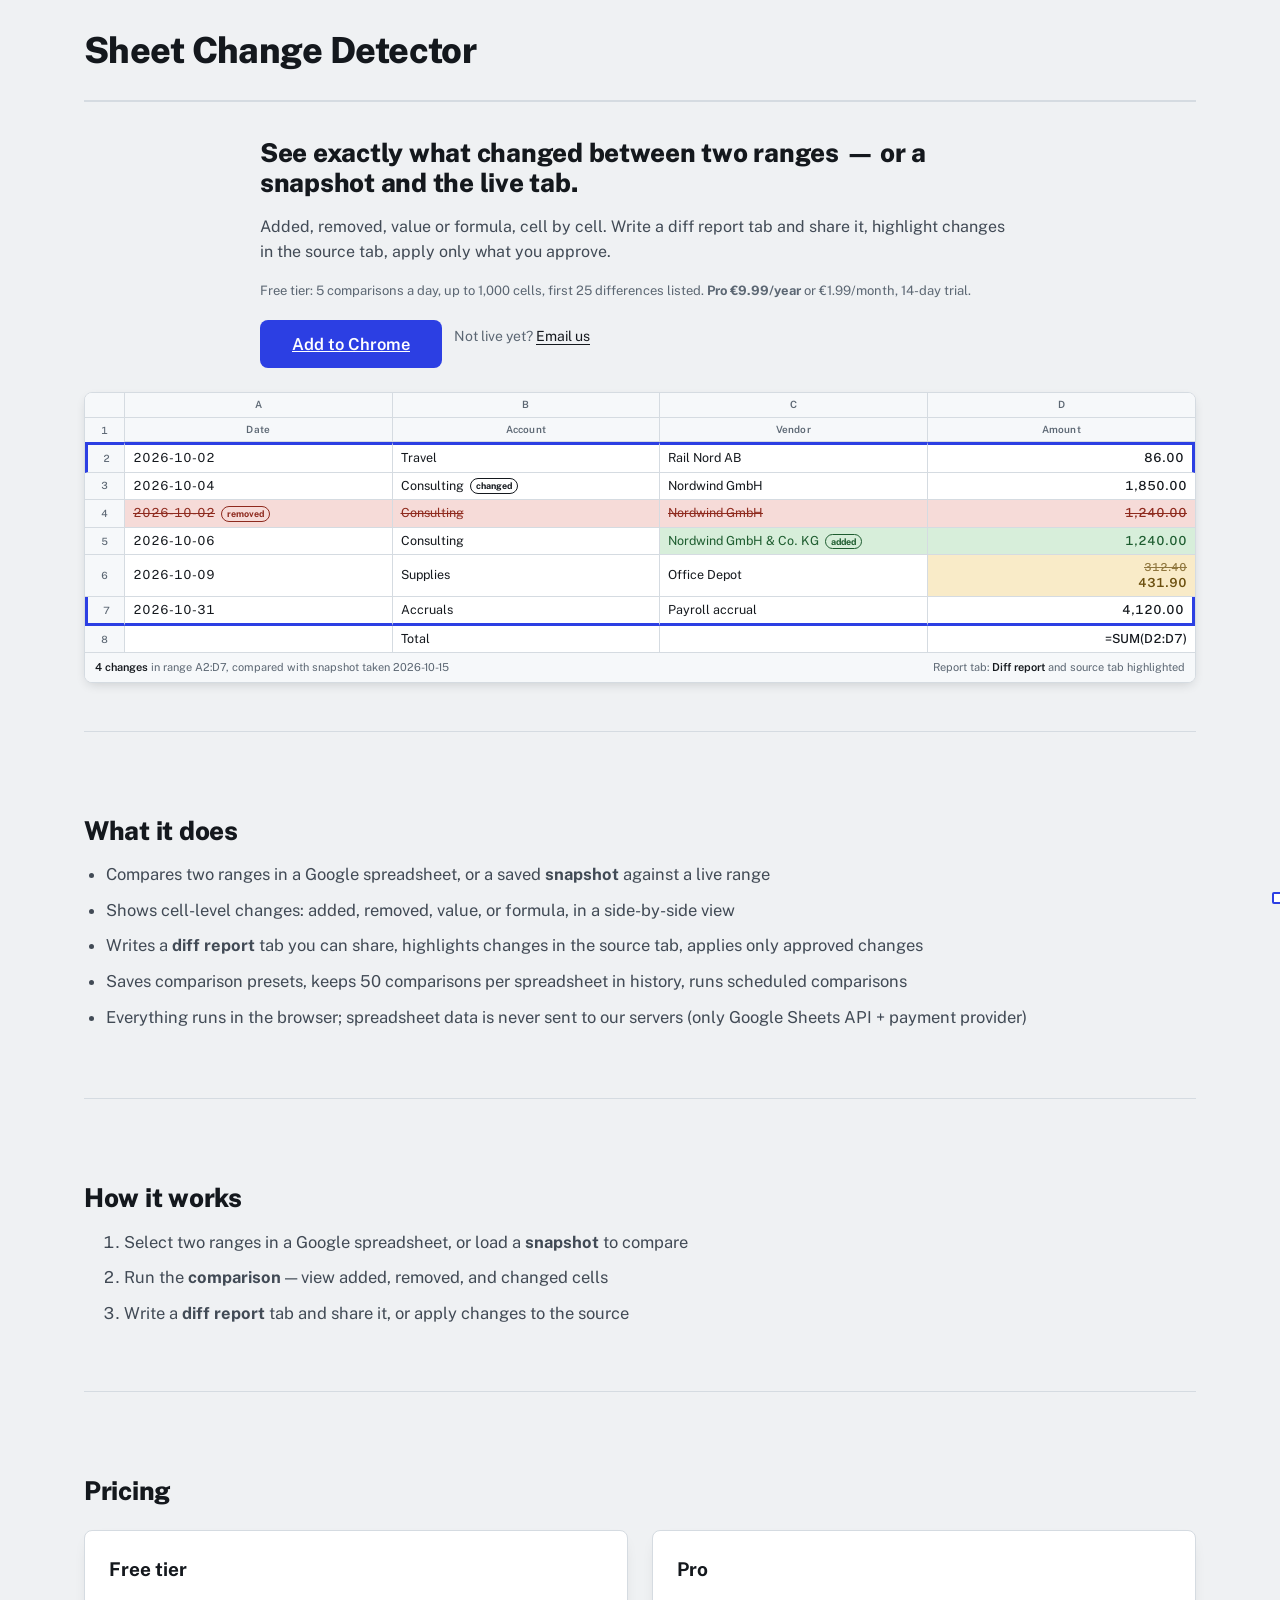
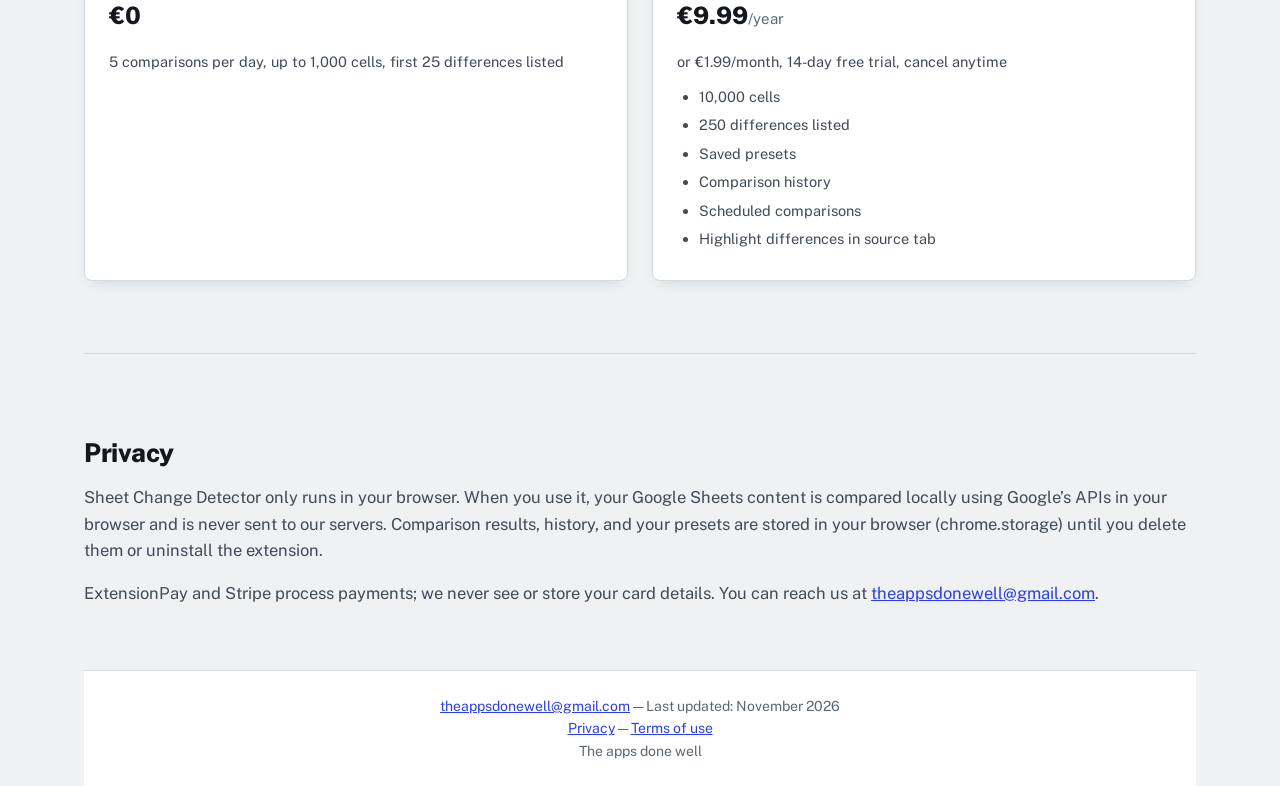
==== commit 9b41de42: "fix(site): correct hero table, links, and copy" ====
--- a/index.html
+++ b/index.html
@@ -4,105 +4,96 @@
   <meta charset="UTF-8">
   <meta name="viewport" content="width=device-width, initial-scale=1.0">
   <title>Sheet Change Detector — The apps done well</title>
-  <meta name="description" content="Compare two Google Sheets and see exactly what changed - added, removed, or modified rows. With side-by-side view and shareable reports.">
+  <meta name="description" content="Compare two ranges in a spreadsheet, or a saved snapshot against the live tab, and see every change cell by cell. Write a diff report tab and share it.">
   <link rel="canonical" href="https://theappsdonewell.github.io/">
   <meta property="og:title" content="Sheet Change Detector — The apps done well">
-  <meta property="og:description" content="Compare two Google Sheets and see exactly what changed - added, removed, or modified rows.">
+  <meta property="og:description" content="See every change between two ranges in a spreadsheet, or a snapshot against the live tab, cell by cell.">
   <link rel="stylesheet" href="styles.css">
 </head>
 <body>
   <div class="container">
     <header>
       <h1>Sheet Change Detector</h1>
-      <p>A Chrome extension for spreadsheet comparisons</p>
     </header>
 
     <section class="section" aria-labelledby="hero-heading">
       <div class="headline-block">
-        <h2 id="hero-heading">Compare two ranges in a Google spreadsheet — or a saved snapshot against the live tab — and see exactly what changed, cell by cell.</h2>
-        <p class="subhead">Added, removed, value or formula. Write a shareable diff report, highlight changes in the source tab, apply only what you approve.</p>
-        <p class="price-line">Free tier: 5 comparisons a day, 1,000 cells, 25 differences listed. <strong>Pro €9.99/year</strong> or €1.99/month, 14-day trial.</p>
+        <h2 id="hero-heading">See exactly what changed between two ranges — or a snapshot and the live tab.</h2>
+        <p class="subhead">Added, removed, value or formula, cell by cell. Write a diff report tab and share it, highlight changes in the source tab, apply only what you approve.</p>
+        <p class="price-line">Free tier: 5 comparisons a day, up to 1,000 cells, first 25 differences listed. <strong>Pro €9.99/year</strong> or €1.99/month, 14-day trial.</p>
         <div class="cta-row">
-          <a href="https://chromewebstore.google.com/detail/mgffoofmlpaimffhonclpgbgkffmelmd" class="cta" role="button">Add to Chrome</a>
+          <a href="https://chromewebstore.google.com/detail/mgffoofmlpaimffhonclpgbgkffmelmd" class="cta">Add to Chrome</a>
           <p class="fallback">Not live yet? <a href="mailto:theappsdonewell@gmail.com">Email us</a></p>
         </div>
       </div>
 
       <div class="sheet" aria-label="Example diff, rendered as a spreadsheet grid">
-        <div class="formula-bar">
-          <span class="ref">D4</span>
-          <span class="fx">=IF(B2="Nordwind GmbH", VLOOKUP(A2,'Q3 snapshot'!A:B,2,0), "new")</span>
-        </div>
-        <div class="sheet-scroll">
-          <div class="sheet-inner selected">
-            <table>
-              <colgroup>
-                <col class="rowcol"><col class="col-a"><col class="col-b"><col class="col-c"><col class="col-d">
-              </colgroup>
-              <thead>
-                <tr>
-                  <th class="corner" scope="col"></th>
-                  <th scope="col">A</th><th scope="col">B</th><th scope="col">C</th><th scope="col">D</th>
-                </tr>
-                <tr>
-                  <td class="rownum">1</td>
-                  <th scope="col">Date</th><th scope="col">Account</th><th scope="col">Vendor</th><th scope="col">Amount</th>
-                </tr>
-              </thead>
-              <tbody>
-                <tr class="sel-top">
-                  <td class="rownum">2</td>
-                  <td>2026-10-02</td><td>Travel</td><td>Rail Nord AB</td><td class="num">86.00</td>
-                </tr>
-                <tr>
-                  <td class="rownum">3</td>
-                  <td>2026-10-04</td>
-                  <td>Consulting<span class="badge">changed</span></td>
-                  <td>Nordwind GmbH</td>
-                  <td class="num">1,850.00</td>
-                </tr>
-                <tr>
-                  <td class="rownum">4</td>
-                  <td class="removed">2026-10-02<span class="badge">removed</span></td>
-                  <td class="removed">Consulting</td>
-                  <td class="removed">Nordwind GmbH</td>
-                  <td class="num removed">1,240.00</td>
-                </tr>
-                <tr>
-                  <td class="rownum">5</td>
-                  <td>2026-10-06</td>
-                  <td>Consulting</td>
-                  <td class="added">Nordwind GmbH &amp; Co. KG<span class="badge">added</span></td>
-                  <td class="num added">1,240.00</td>
-                </tr>
-                <tr>
-                  <td class="rownum">6</td>
-                  <td>2026-10-09</td>
-                  <td>Supplies</td>
-                  <td>Office Depot</td>
-                  <td class="num changed"><span class="old">312.40</span><span class="new">431.90</span></td>
-                </tr>
-                <tr>
-                  <td class="rownum">7</td>
-                  <td class="formula">=TODAY()</td>
-                  <td class="formula">Total</td>
-                  <td class="formula">=SUM(D2:D6)</td>
-                  <td class="num formula">=SUM(D2:D6)</td>
-                </tr>
-                <tr class="sel-bottom">
-                  <td class="rownum">8</td>
-                  <td>2026-10-31</td>
-                  <td>Accruals</td>
-                  <td>Payroll accrual</td>
-                  <td class="num">4,120.00</td>
-                </tr>
-              </tbody>
-            </table>
-          </div>
-        </div>
+        <table>
+          <colgroup>
+            <col class="rowcol"><col class="col-a"><col class="col-b"><col class="col-c"><col class="col-d">
+          </colgroup>
+          <thead>
+            <tr>
+              <th class="corner" scope="col"></th>
+              <th scope="col">A</th><th scope="col">B</th><th scope="col">C</th><th scope="col">D</th>
+            </tr>
+            <tr>
+              <td class="rownum">1</td>
+              <th scope="col">Date</th><th scope="col">Account</th><th scope="col">Vendor</th><th scope="col">Amount</th>
+            </tr>
+          </thead>
+          <tbody>
+            <tr class="sel-top">
+              <td class="rownum">2</td>
+              <td>2026-10-02</td><td>Travel</td><td>Rail Nord AB</td><td class="num">86.00</td>
+            </tr>
+            <tr>
+              <td class="rownum">3</td>
+              <td>2026-10-04</td>
+              <td>Consulting<span class="badge">changed</span></td>
+              <td>Nordwind GmbH</td>
+              <td class="num">1,850.00</td>
+            </tr>
+            <tr>
+              <td class="rownum">4</td>
+              <td class="removed">2026-10-02<span class="badge">removed</span></td>
+              <td class="removed">Consulting</td>
+              <td class="removed">Nordwind GmbH</td>
+              <td class="num removed">1,240.00</td>
+            </tr>
+            <tr>
+              <td class="rownum">5</td>
+              <td>2026-10-06</td>
+              <td>Consulting</td>
+              <td class="added">Nordwind GmbH &amp; Co. KG<span class="badge">added</span></td>
+              <td class="num added">1,240.00</td>
+            </tr>
+            <tr>
+              <td class="rownum">6</td>
+              <td>2026-10-09</td>
+              <td>Supplies</td>
+              <td>Office Depot</td>
+              <td class="num changed"><span class="old">312.40</span><span class="new">431.90</span></td>
+            </tr>
+            <tr class="sel-bottom">
+              <td class="rownum">7</td>
+              <td>2026-10-31</td>
+              <td>Accruals</td>
+              <td>Payroll accrual</td>
+              <td class="num">4,120.00</td>
+            </tr>
+            <tr>
+              <td class="rownum">8</td>
+              <td class="formula"></td>
+              <td class="formula">Total</td>
+              <td class="formula"></td>
+              <td class="num formula">=SUM(D2:D7)</td>
+            </tr>
+          </tbody>
+        </table>
         <div class="sheet-foot">
-          <span><span class="k">3 changes</span> in range A2:D8, compared with snapshot taken 2026-10-15</span>
-          <span>Report tab: <span class="k">Diff report</span> · Source tab highlighted</span>
+          <span><span class="k">4 changes</span> in range A2:D7, compared with snapshot taken 2026-10-15</span>
+          <span>Report tab: <span class="k">Diff report</span> and source tab highlighted</span>
         </div>
       </div>
     </section>
@@ -114,7 +105,7 @@
         <li>Shows cell-level changes: added, removed, value, or formula, in a side-by-side view</li>
         <li>Writes a <strong>diff report</strong> tab you can share, highlights changes in the source tab, applies only approved changes</li>
         <li>Saves comparison presets, keeps 50 comparisons per spreadsheet in history, runs scheduled comparisons</li>
-        <li>Everything runs in the browser; sheet data never goes to a server (only Google Sheets API + payment provider)</li>
+        <li>Everything runs in the browser; spreadsheet data is never sent to our servers (only Google Sheets API + payment provider)</li>
       </ul>
     </section>
 
@@ -133,13 +124,20 @@
         <div class="card free">
           <h3>Free tier</h3>
           <p class="price">€0</p>
-          <p>5 comparisons per day • Up to 1,000 cells • First 25 differences listed</p>
+          <p>5 comparisons per day, up to 1,000 cells, first 25 differences listed</p>
         </div>
         <div class="card pro">
           <h3>Pro</h3>
           <p class="price">€9.99<span class="period">/year</span></p>
-          <p>or €1.99<span class="period">/month*</span> • 14-day free trial • Cancel anytime</p>
-          <p>10,000 cells • 250 differences • Saved presets • Comparison history • Scheduled comparisons • Highlight differences in source tab</p>
+          <p>or €1.99<span class="period">/month</span>, 14-day free trial, cancel anytime</p>
+          <ul class="pro-features">
+            <li>10,000 cells</li>
+            <li>250 differences listed</li>
+            <li>Saved presets</li>
+            <li>Comparison history</li>
+            <li>Scheduled comparisons</li>
+            <li>Highlight differences in source tab</li>
+          </ul>
         </div>
       </div>
     </section>
@@ -151,8 +149,8 @@
     </section>
 
     <footer>
-      <p><a href="mailto:theappsdonewell@gmail.com">theappsdonewell@gmail.com</a> • Last updated: November 2026</p>
-      <p><a href="privacy.html">Privacy</a> • <a href="terms.html">Terms of use</a> • <a href="https://github.com/theappsdonewell/site" rel="nofollow">Source</a></p>
+      <p><a href="mailto:theappsdonewell@gmail.com">theappsdonewell@gmail.com</a> — Last updated: November 2026</p>
+      <p><a href="privacy.html">Privacy</a> — <a href="terms.html">Terms of use</a></p>
       <p class="footer-stamp">The apps done well</p>
     </footer>
   </div>
--- a/styles.css
+++ b/styles.css
@@ -64,7 +64,7 @@
   border-bottom:1px solid var(--gridline); padding:32px 0 24px;
 }
 header h1{margin:0 0 8px; font-size:clamp(28px,3.5vw,36px); font-weight:800; color:var(--ink);}
-header p{margin:0; font-size:15.5px; font-weight:500; color:var(--body);}
+header p{margin:0;}
 
 /* typography */
 h2{
@@ -103,87 +103,67 @@
 .card h3{margin:0 0 12px; font-size:19px; font-weight:700; color:var(--ink);}
 .card .price{margin:0 0 16px; font-size:24px; font-weight:800; color:var(--ink);}
 .card .price .period{font-size:15px; font-weight:400; color:var(--muted);}
-.card p{margin:6px 0; font-size:14.5px; color:var(--body);}
+.card p,.pro-features{margin:6px 0; font-size:14.5px; color:var(--body);}
+.pro-features{margin-top:12px; padding-left:22px;}
+.pro-features li{margin:6px 0; font-size:14.5px;}
 
 /* hero: diff table as spreadsheet */
-.hero{max-width:1160px; margin:0 auto; padding:56px 0 72px;}
-.headline-block{max-width:760px; margin:0 auto 40px;}
+.hero{max-width:1160px; margin:0 auto; padding:32px 0 48px;}
+.headline-block{max-width:760px; margin:0 auto 24px;}
 h1{
-  margin:0 0 14px; font-size:clamp(40px,5.2vw,62px); line-height:1.0;
-  letter-spacing:-.03em; font-weight:800; color:var(--ink);
+  margin:0 0 10px; font-size:clamp(36px,4.5vw,56px); line-height:1.0;
+  letter-spacing:-.02em; font-weight:800; color:var(--ink);
 }
-.subhead{margin:0 0 26px; font-size:18px; color:var(--body);}
-.price-line{margin:0 0 28px; font-size:14.5px; color:var(--muted);}
-.cta-row{display:flex; align-items:center; gap:18px; flex-wrap:wrap;}
+.subhead{margin:0 0 16px; font-size:16px; color:var(--body);}
+.price-line{margin:0 0 18px; font-size:13px; color:var(--muted);}
+.cta-row{display:flex; align-items:center; gap:12px; flex-wrap:wrap;}
 
 /* diff table - live spreadsheet */
 .sheet{
-  border:1px solid var(--gridline); background:#fff; border-radius:10px;
-  box-shadow:0 16px 44px -28px rgba(20,24,29,.4); overflow:hidden;
+  border:1px solid var(--gridline); background:#fff; border-radius:8px;
+  box-shadow:0 4px 12px -4px rgba(20,24,29,.2); overflow:hidden;
 }
-.sheet-scroll{overflow-x:auto;}
-.sheet-inner{min-width:640px;}
-.formula-bar{
-  display:flex; align-items:center; gap:14px; padding:9px 14px;
-  border-bottom:1px solid var(--gridline); background:var(--head);
-}
-.formula-bar .ref{
-  font-family:'Fragment Mono',ui-monospace,monospace; font-size:12.5px; color:var(--ink);
-  border:1px solid var(--gridline); border-radius:5px; padding:4px 10px; background:#fff; white-space:nowrap;
-}
-.formula-bar .fx{
-  font-family:'Fragment Mono',ui-monospace,monospace; font-size:12.5px; color:var(--muted);
-  overflow:hidden; text-overflow:ellipsis; white-space:nowrap;
-}
-.sheet table{border-collapse:separate; border-spacing:0; width:100%; font-size:13.5px; table-layout:fixed;}
-.sheet th,.sheet td{border-right:1px solid var(--gridline); border-bottom:1px solid var(--gridline); padding:8px 12px; text-align:left;}
+.sheet table{border-collapse:separate; border-spacing:0; width:100%; font-size:12.5px; table-layout:fixed;}
+.sheet th,.sheet td{border-right:1px solid var(--gridline); border-bottom:1px solid var(--gridline); padding:5px 8px; text-align:left;}
 .sheet th:last-child,.sheet td:last-child{border-right:none;}
 .sheet tr:last-child td{border-bottom:none;}
 .sheet thead th{
-  background:var(--head); color:var(--muted); font-weight:600; font-size:11.5px; letter-spacing:.02em;
-  text-align:center; height:30px; padding:6px 8px;
+  background:var(--head); color:var(--muted); font-weight:600; font-size:10px; letter-spacing:.02em;
+  text-align:center; height:24px; padding:4px 5px;
 }
 .sheet thead th.corner{width:40px; border-right:1px solid var(--gridline);}
 .sheet .rownum{
-  background:var(--head); color:var(--muted); font-weight:500; font-size:12px;
-  text-align:center; width:40px; padding:8px 6px; font-variant-numeric:tabular-nums;
+  background:var(--head); color:var(--muted); font-weight:500; font-size:10px;
+  text-align:center; width:40px; padding:5px 3px; font-variant-numeric:tabular-nums;
 }
-.sheet td{color:var(--ink); font-variant-numeric:tabular-nums; background:#fff;}
+.sheet td{color:var(--ink); font-variant-numeric:tabular-nums; background:#fff; line-height:1.3;}
 .sheet td.num{text-align:right; font-weight:500;}
-.col-a{width:16%;} .col-b{width:24%;} .col-c{width:44%;} .col-d{width:16%;}
-
-/* change marks */
-td.added{background:var(--added-bg); color:var(--added-ink);}
-td.added .badge{color:var(--added-ink);}
-td.removed{background:var(--removed-bg); color:var(--removed-ink); text-decoration:line-through; text-decoration-thickness:1px;}
-td.removed .badge{color:var(--removed-ink);}
-td.changed{background:var(--changed-bg); color:var(--changed-ink);}
-td.changed .old{display:block; text-decoration:line-through; text-decoration-thickness:1px; opacity:.75; font-size:12px;}
-td.changed .new{font-weight:600;}
-td .badge{
-  display:inline-block; font-size:10.5px; font-weight:700; letter-spacing:.02em;
-  padding:1px 7px; border-radius:99px; border:1px solid currentColor; margin-left:8px; vertical-align:1px; white-space:nowrap;
-}
-td.formula{font-family:'Fragment Mono',ui-monospace,monospace; font-size:12px;}
-
-/* selection border around compared range */
-.sheet-inner .selected{position:relative;}
-.sheet table .sel-top td{border-top:3px solid var(--selection);}
-.sheet table .sel-bottom td{border-bottom:3px solid var(--selection);}
-.sheet table .sel-top td:first-child{border-left:3px solid var(--selection);}
-.sheet table .sel-bottom td:first-child{border-left:3px solid var(--selection);}
-.sheet table .sel-top td:last-child{border-right:3px solid var(--selection);}
-.sheet table .sel-bottom td:last-child{border-right:3px solid var(--selection);}
-.sheet table .sel-bottom td:last-child::after{
-  content:''; position:absolute; right:-5px; bottom:-5px; width:9px; height:9px;
+.sheet .sel-top td{border-top:3px solid var(--selection);}
+.sheet .sel-bottom td{border-bottom:3px solid var(--selection);}
+.sheet .sel-top td:first-child{border-left:3px solid var(--selection);}
+.sheet .sel-bottom td:first-child{border-left:3px solid var(--selection);}
+.sheet .sel-top td:last-child{border-right:3px solid var(--selection);}
+.sheet .sel-bottom td:last-child{border-right:3px solid var(--selection);}
+.sheet .sel-bottom td:last-child::after{
+  content:''; position:absolute; right:-4px; bottom:-4px; width:8px; height:8px;
   background:#fff; border:2px solid var(--selection); border-radius:2px;
 }
 .sheet-foot{
   display:flex; justify-content:space-between; gap:12px; flex-wrap:wrap;
-  padding:11px 16px; border-top:1px solid var(--gridline); background:var(--head);
-  font-size:13px; color:var(--muted);
+  padding:6px 10px; border-top:1px solid var(--gridline); background:var(--head);
+  font-size:11px; color:var(--muted);
 }
 .sheet-foot .k{color:var(--ink); font-weight:600;}
+.sheet td .badge{
+  display:inline-block; font-size:9px; font-weight:700;
+  padding:1px 5px; border-radius:99px; border:1px solid currentColor;
+  margin-left:6px; vertical-align:middle; white-space:nowrap;
+}
+td.added{background:var(--added-bg); color:var(--added-ink);}
+td.removed{background:var(--removed-bg); color:var(--removed-ink); text-decoration:line-through; text-decoration-thickness:1px;}
+td.changed{background:var(--changed-bg); color:var(--changed-ink);}
+td.changed .old{display:block; text-decoration:line-through; opacity:.75; font-size:11px;}
+td.changed .new{font-weight:600;}
 
 /* footer */
 footer{
@@ -206,17 +186,6 @@
 @media (prefers-reduced-motion:reduce){
   .cta{transition:none;}
   .cta:hover{transform:none;}
-  .sheet table tbody tr{animation:none !important;}
-}
-@media (prefers-reduced-motion:no-preference){
-  .sheet table tbody tr{animation:rowin .5s ease both; opacity:0;}
-  .sheet table tbody tr:first-child{animation-delay:.05s; opacity:1;}
-  .sheet table tbody tr:nth-child(2){animation-delay:.12s; opacity:1;}
-  .sheet table tbody tr:nth-child(3){animation-delay:.19s; opacity:1; visibility:hidden;}
-  .sheet table tbody tr:nth-child(4){animation-delay:.26s; opacity:1; visibility:hidden;}
-  .sheet table tbody tr:nth-child(5){animation-delay:.33s; opacity:1; visibility:hidden;}
-  .sheet table tbody tr:nth-child(6){animation-delay:.40s; opacity:1; visibility:hidden;}
-  @keyframes rowin{to{opacity:1; visibility:visible;}}
 }
 
 /* hr for sections */
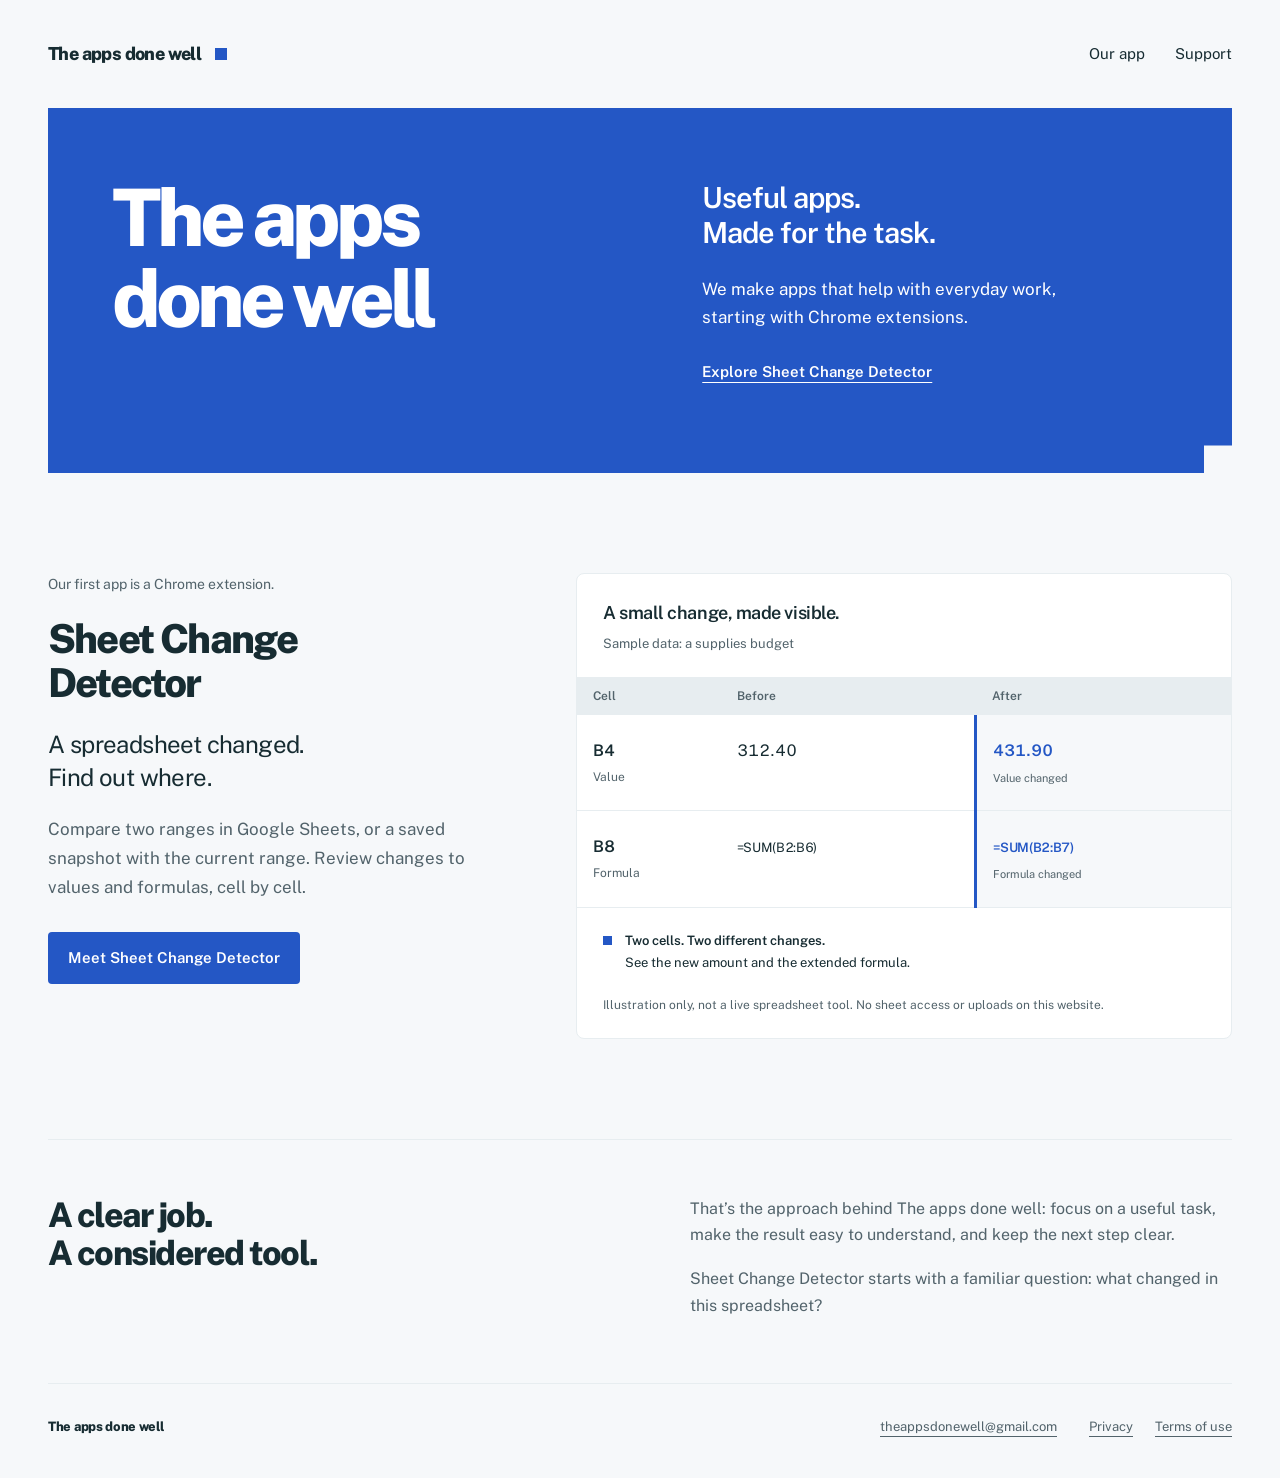
==== commit 0d72483c: "feat(site): introduce company home and first product overview (#146)" ====
--- a/index.html
+++ b/index.html
@@ -3,156 +3,68 @@
 <head>
   <meta charset="UTF-8">
   <meta name="viewport" content="width=device-width, initial-scale=1.0">
-  <title>Sheet Change Detector — The apps done well</title>
-  <meta name="description" content="Compare two ranges in a spreadsheet, or a saved snapshot against the live tab, and see every change cell by cell. Write a diff report tab and share it.">
+  <title>The apps done well — Useful apps, starting with Chrome extensions</title>
+  <meta name="description" content="The apps done well makes useful apps, starting with Chrome extensions. Meet Sheet Change Detector, a tool for finding changes in Google Sheets.">
   <link rel="canonical" href="https://theappsdonewell.github.io/">
-  <meta property="og:title" content="Sheet Change Detector — The apps done well">
-  <meta property="og:description" content="See every change between two ranges in a spreadsheet, or a snapshot against the live tab, cell by cell.">
-  <link rel="stylesheet" href="styles.css">
+  <meta property="og:title" content="The apps done well">
+  <meta property="og:description" content="Useful apps, starting with Chrome extensions. Discover Sheet Change Detector.">
+  <meta property="og:url" content="https://theappsdonewell.github.io/">
+  <meta property="og:type" content="website">
+  <link rel="stylesheet" href="/styles.css">
 </head>
-<body>
-  <div class="container">
-    <header>
-      <h1>Sheet Change Detector</h1>
+<body class="company-site">
+  <a class="skip-link" href="#main">Skip to content</a>
+  <div class="site-wrap">
+    <header class="site-header">
+      <a class="wordmark" href="/" aria-label="The apps done well home">The apps done well<span class="maker-mark" aria-hidden="true"></span></a>
+      <nav aria-label="Main navigation">
+        <a href="/apps/sheet-change-detector/">Our app</a>
+        <a href="mailto:theappsdonewell@gmail.com">Support</a>
+      </nav>
     </header>
+    <main id="main" tabindex="-1">
+      <section class="company-intro" aria-labelledby="company-heading">
+        <h1 id="company-heading">The apps<br>done well</h1>
+        <div class="intro-copy">
+          <p class="intro-statement">Useful apps.<br>Made for the task.</p>
+          <p>We make apps that help with everyday work, starting with Chrome extensions.</p>
+          <a class="light-link" href="/apps/sheet-change-detector/">Explore Sheet Change Detector</a>
+        </div>
+      </section>
 
-    <section class="section" aria-labelledby="hero-heading">
-      <div class="headline-block">
-        <h2 id="hero-heading">See exactly what changed between two ranges — or a snapshot and the live tab.</h2>
-        <p class="subhead">Added, removed, value or formula, cell by cell. Write a diff report tab and share it, highlight changes in the source tab, apply only what you approve.</p>
-        <p class="price-line">Free tier: 5 comparisons a day, up to 1,000 cells, first 25 differences listed. <strong>Pro €9.99/year</strong> or €1.99/month, 14-day trial.</p>
-        <div class="cta-row">
-          <a href="https://chromewebstore.google.com/detail/mgffoofmlpaimffhonclpgbgkffmelmd" class="cta">Add to Chrome</a>
-          <p class="fallback">Not live yet? <a href="mailto:theappsdonewell@gmail.com">Email us</a></p>
+      <section class="product-discovery" aria-labelledby="product-heading">
+        <div class="product-copy">
+          <p class="context">Our first app is a Chrome extension.</p>
+          <h2 id="product-heading">Sheet Change Detector</h2>
+          <p>A spreadsheet changed.<br>Find out where.</p>
+          <p>Compare two ranges in Google Sheets, or a saved snapshot with the current range. Review changes to values and formulas, cell by cell.</p>
+          <a class="button-link" href="/apps/sheet-change-detector/">Meet Sheet Change Detector</a>
         </div>
-      </div>
+        <figure class="comparison" aria-labelledby="sample-caption">
+          <figcaption id="sample-caption"><strong>A small change, made visible.</strong><span>Sample data: a supplies budget</span></figcaption>
+          <table>
+            <caption class="visually-hidden">Two changed cells in a sample budget, comparing a saved snapshot with the current range</caption>
+            <thead><tr><th scope="col">Cell</th><th scope="col">Before</th><th scope="col">After</th></tr></thead>
+            <tbody>
+              <tr><th scope="row">B4<span>Value</span></th><td>312.40</td><td class="changed-value">431.90<span class="change-label">Value changed</span></td></tr>
+              <tr><th scope="row">B8<span>Formula</span></th><td><code>=SUM(B2:B6)</code></td><td class="changed-value"><code>=SUM(B2:B7)</code><span class="change-label">Formula changed</span></td></tr>
+            </tbody>
+          </table>
+          <div class="sample-result"><span class="result-marker" aria-hidden="true"></span><p><strong>Two cells. Two different changes.</strong><br>See the new amount and the extended formula.</p></div>
+          <p class="sample-note">Illustration only, not a live spreadsheet tool. No sheet access or uploads on this website.</p>
+        </figure>
+      </section>
 
-      <div class="sheet" aria-label="Example diff, rendered as a spreadsheet grid">
-        <table>
-          <colgroup>
-            <col class="rowcol"><col class="col-a"><col class="col-b"><col class="col-c"><col class="col-d">
-          </colgroup>
-          <thead>
-            <tr>
-              <th class="corner" scope="col"></th>
-              <th scope="col">A</th><th scope="col">B</th><th scope="col">C</th><th scope="col">D</th>
-            </tr>
-            <tr>
-              <td class="rownum">1</td>
-              <th scope="col">Date</th><th scope="col">Account</th><th scope="col">Vendor</th><th scope="col">Amount</th>
-            </tr>
-          </thead>
-          <tbody>
-            <tr class="sel-top">
-              <td class="rownum">2</td>
-              <td>2026-10-02</td><td>Travel</td><td>Rail Nord AB</td><td class="num">86.00</td>
-            </tr>
-            <tr>
-              <td class="rownum">3</td>
-              <td>2026-10-04</td>
-              <td>Consulting<span class="badge">changed</span></td>
-              <td>Nordwind GmbH</td>
-              <td class="num">1,850.00</td>
-            </tr>
-            <tr>
-              <td class="rownum">4</td>
-              <td class="removed">2026-10-02<span class="badge">removed</span></td>
-              <td class="removed">Consulting</td>
-              <td class="removed">Nordwind GmbH</td>
-              <td class="num removed">1,240.00</td>
-            </tr>
-            <tr>
-              <td class="rownum">5</td>
-              <td>2026-10-06</td>
-              <td>Consulting</td>
-              <td class="added">Nordwind GmbH &amp; Co. KG<span class="badge">added</span></td>
-              <td class="num added">1,240.00</td>
-            </tr>
-            <tr>
-              <td class="rownum">6</td>
-              <td>2026-10-09</td>
-              <td>Supplies</td>
-              <td>Office Depot</td>
-              <td class="num changed"><span class="old">312.40</span><span class="new">431.90</span></td>
-            </tr>
-            <tr class="sel-bottom">
-              <td class="rownum">7</td>
-              <td>2026-10-31</td>
-              <td>Accruals</td>
-              <td>Payroll accrual</td>
-              <td class="num">4,120.00</td>
-            </tr>
-            <tr>
-              <td class="rownum">8</td>
-              <td class="formula"></td>
-              <td class="formula">Total</td>
-              <td class="formula"></td>
-              <td class="num formula">=SUM(D2:D7)</td>
-            </tr>
-          </tbody>
-        </table>
-        <div class="sheet-foot">
-          <span><span class="k">4 changes</span> in range A2:D7, compared with snapshot taken 2026-10-15</span>
-          <span>Report tab: <span class="k">Diff report</span> and source tab highlighted</span>
-        </div>
-      </div>
-    </section>
-
-    <section class="section" aria-labelledby="what-it-does">
-      <h2 id="what-it-does">What it does</h2>
-      <ul>
-        <li>Compares two ranges in a Google spreadsheet, or a saved <strong>snapshot</strong> against a live range</li>
-        <li>Shows cell-level changes: added, removed, value, or formula, in a side-by-side view</li>
-        <li>Writes a <strong>diff report</strong> tab you can share, highlights changes in the source tab, applies only approved changes</li>
-        <li>Saves comparison presets, keeps 50 comparisons per spreadsheet in history, runs scheduled comparisons</li>
-        <li>Everything runs in the browser; spreadsheet data is never sent to our servers (only Google Sheets API + payment provider)</li>
-      </ul>
-    </section>
-
-    <section class="section" aria-labelledby="how-it-works">
-      <h2 id="how-it-works">How it works</h2>
-      <ol>
-        <li>Select two ranges in a Google spreadsheet, or load a <strong>snapshot</strong> to compare</li>
-        <li>Run the <strong>comparison</strong> — view added, removed, and changed cells</li>
-        <li>Write a <strong>diff report</strong> tab and share it, or apply changes to the source</li>
-      </ol>
-    </section>
-
-    <section class="section" aria-labelledby="pricing">
-      <h2 id="pricing">Pricing</h2>
-      <div class="pricing">
-        <div class="card free">
-          <h3>Free tier</h3>
-          <p class="price">€0</p>
-          <p>5 comparisons per day, up to 1,000 cells, first 25 differences listed</p>
-        </div>
-        <div class="card pro">
-          <h3>Pro</h3>
-          <p class="price">€9.99<span class="period">/year</span></p>
-          <p>or €1.99<span class="period">/month</span>, 14-day free trial, cancel anytime</p>
-          <ul class="pro-features">
-            <li>10,000 cells</li>
-            <li>250 differences listed</li>
-            <li>Saved presets</li>
-            <li>Comparison history</li>
-            <li>Scheduled comparisons</li>
-            <li>Highlight differences in source tab</li>
-          </ul>
-        </div>
-      </div>
-    </section>
-
-    <section class="section" aria-labelledby="privacy-note">
-      <h2 id="privacy-note">Privacy</h2>
-      <p>Sheet Change Detector only runs in your browser. When you use it, your Google Sheets content is compared locally using Google’s APIs in your browser and is never sent to our servers. Comparison results, history, and your presets are stored in your browser (chrome.storage) until you delete them or uninstall the extension.</p>
-      <p>ExtensionPay and Stripe process payments; we never see or store your card details. You can reach us at <a href="mailto:theappsdonewell@gmail.com">theappsdonewell@gmail.com</a>.</p>
-    </section>
-
-    <footer>
-      <p><a href="mailto:theappsdonewell@gmail.com">theappsdonewell@gmail.com</a> — Last updated: November 2026</p>
-      <p><a href="privacy.html">Privacy</a> — <a href="terms.html">Terms of use</a></p>
-      <p class="footer-stamp">The apps done well</p>
+      <section class="maker-note" aria-labelledby="approach-heading">
+        <h2 id="approach-heading">A clear job.<br>A considered tool.</h2>
+        <div><p>That’s the approach behind The apps done well: focus on a useful task, make the result easy to understand, and keep the next step clear.</p><p>Sheet Change Detector starts with a familiar question: what changed in this spreadsheet?</p></div>
+      </section>
+    </main>
+    <footer class="site-footer">
+      <p class="footer-name">The apps done well</p>
+      <a class="support-link" href="mailto:theappsdonewell@gmail.com">theappsdonewell@gmail.com</a>
+      <nav aria-label="Legal"><a href="/privacy.html">Privacy</a><a href="/terms.html">Terms of use</a></nav>
     </footer>
   </div>
 </body>
-</html>+</html>
--- a/styles.css
+++ b/styles.css
@@ -1,192 +1,140 @@
-/* styles.css — Sheet Change Detector */
+@font-face{font-family:'Public Sans';src:url('/fonts/public-sans-400.woff2') format('woff2');font-weight:400;font-display:swap}
+@font-face{font-family:'Public Sans';src:url('/fonts/public-sans-600.woff2') format('woff2');font-weight:600;font-display:swap}
+@font-face{font-family:'Public Sans';src:url('/fonts/public-sans-800.woff2') format('woff2');font-weight:800;font-display:swap}
 
-@font-face {
-  font-family:'Public Sans';
-  src:url('fonts/public-sans-400.woff2') format('woff2 supports variations'),
-      url('fonts/public-sans-400.woff2') format('woff2');
-  font-weight:400; font-display:swap;
+:root{--paper:#F6F8FA;--ink:#172C32;--slate:#52636B;--blue:#2457C5;--mist:#E7EDF0;--white:#FFFFFF}
+*{box-sizing:border-box}
+html{-webkit-text-size-adjust:100%;scroll-padding-top:24px}
+body{margin:0;background:var(--paper);color:var(--ink);font:400 18px/1.65 'Public Sans',sans-serif}
+a{color:var(--blue);text-underline-offset:5px;text-decoration-thickness:1px}
+a:hover{text-decoration-thickness:2px}
+a:focus-visible,button:focus-visible,[tabindex]:focus-visible{outline:3px solid var(--blue);outline-offset:5px}
+h1,h2,h3,p,figure{margin:0}
+h1,h2,h3{font-weight:800;line-height:1.12;letter-spacing:-.045em;text-wrap:balance}
+p{max-width:65ch}
+p+p{margin-top:18px}
+button{font:600 16px/1.4 'Public Sans',sans-serif}
+.site-wrap{width:min(1328px,100%);margin-inline:auto;padding-inline:48px}
+.site-header{display:flex;align-items:center;justify-content:space-between;gap:28px;padding-block:32px}
+.wordmark{display:inline-flex;align-items:center;gap:14px;color:var(--ink);font-weight:800;font-size:18px;letter-spacing:-.6px;text-decoration:none}
+.maker-mark{width:12px;height:12px;background:var(--blue)}
+.site-header nav,.site-footer nav{display:flex;gap:30px;align-items:center}
+.site-header nav a{font-size:15px;color:var(--ink);text-decoration:none;display:inline-flex;align-items:center;min-height:44px}
+.site-header nav a:hover{text-decoration:underline}
+.company-intro{display:grid;grid-template-columns:1.13fr 1fr;gap:64px;background:var(--blue);color:var(--white);padding:70px 64px 84px;clip-path:polygon(0 0,100% 0,100% calc(100% - 28px),calc(100% - 28px) calc(100% - 28px),calc(100% - 28px) 100%,0 100%)}
+.company-intro h1{font-size:clamp(60px,6.2vw,80px);line-height:1.02;letter-spacing:-.065em;align-self:start}
+.intro-copy{padding-top:3px;max-width:370px}
+.intro-statement{font-size:29px;line-height:1.2;letter-spacing:-1px;font-weight:600;margin-bottom:24px}
+.intro-copy>p:not(.intro-statement){font-size:17px;line-height:1.65}
+.light-link{display:inline-block;color:var(--white);font-size:15px;font-weight:600;margin-top:24px;padding-block:5px}
+.company-intro a:focus-visible{outline-color:var(--white);outline-offset:4px}
+.product-discovery,.overview-sample{display:grid;grid-template-columns:minmax(0,.82fr) minmax(0,1.18fr);gap:72px;align-items:start;padding-block:100px}
+.context{font-size:14px;color:var(--slate);margin-bottom:20px}
+.product-copy h2{font-size:40px;max-width:10em}
+.product-copy>p:not(.context){font-size:17px;color:var(--slate);line-height:1.7;margin-top:22px}
+.product-copy h2+p{color:var(--ink)!important;font-size:24px!important;line-height:1.35!important;letter-spacing:-.6px}
+.button-link{display:inline-block;background:var(--blue);color:var(--white);padding:14px 20px;margin-top:30px;font-size:15px;font-weight:600;text-decoration:none;border-radius:4px}
+.button-link:hover{background:var(--ink)}
+.comparison{margin:0;min-width:0;background:var(--white);border:1px solid var(--mist);border-radius:8px;overflow:hidden}
+.comparison figcaption{padding:24px 26px 22px}
+.comparison figcaption strong{display:block;font-size:18px;font-weight:600;letter-spacing:-.45px}
+.comparison figcaption span{display:block;font-size:13px;color:var(--slate);margin-top:5px}
+.comparison table{width:100%;border-collapse:collapse;table-layout:fixed;font-size:16px;line-height:1.5;font-variant-numeric:tabular-nums}
+.comparison thead th{background:var(--mist);color:var(--slate);font-size:12px;font-weight:600;padding:10px 16px;text-align:left}
+.comparison thead th:first-child{width:22%}
+.comparison tbody th,.comparison td{padding:24px 16px;border-bottom:1px solid var(--mist);text-align:left;vertical-align:top}
+.comparison tbody th{font-size:16px;font-weight:600}
+.comparison tbody th span{display:block;color:var(--slate);font-size:12px;font-weight:400;margin-top:5px}
+.comparison code{font:inherit;font-size:13px;white-space:nowrap;letter-spacing:-.35px}
+.comparison .changed-value{background:var(--paper);color:var(--blue);font-weight:600;border-left:3px solid var(--blue)}
+.change-label{display:block;color:var(--slate);font-size:11px;font-weight:400;margin-top:7px}
+.sample-result{display:flex;align-items:start;gap:13px;padding:22px 26px;font-size:13px;line-height:1.7}
+.sample-result strong{font-weight:600}
+.result-marker{flex:0 0 9px;height:9px;background:var(--blue);margin-top:6px}
+.sample-note{font-size:12px;color:var(--slate);line-height:1.65;padding:0 26px 22px;max-width:none}
+.maker-note{display:grid;grid-template-columns:1fr 1fr;gap:100px;padding:56px 0 64px;border-top:1px solid var(--mist)}
+.maker-note h2{font-size:34px}
+.maker-note p{font-size:16px;color:var(--slate)}
+.site-footer{border-top:1px solid var(--mist);padding:32px 0 40px;display:flex;align-items:center;flex-wrap:wrap;gap:20px 32px;font-size:13px}
+.footer-name{font-weight:800;letter-spacing:-.3px;margin-right:auto}
+.site-footer a{color:var(--slate)}
+.site-footer nav{gap:22px}
+.product-intro{padding:64px 0 62px;border-bottom:1px solid var(--mist)}
+.product-intro h1{font-size:clamp(42px,5.3vw,68px);max-width:16em}
+.product-lead{font-size:32px;line-height:1.25;letter-spacing:-1px;margin-top:28px}
+.product-summary{display:grid;grid-template-columns:1.1fr 1fr;gap:96px;margin-top:34px}
+.product-summary>p{font-size:17px;color:var(--slate)}
+.install-state button{border:1px solid var(--slate);border-radius:4px;background:var(--mist);color:var(--slate);padding:15px 22px;cursor:not-allowed;opacity:1}
+.install-state p{font-size:13px;color:var(--slate);margin-top:12px;max-width:36ch}
+.overview-sample{padding-block:64px 80px}
+.overview-sample h2{font-size:34px;margin-bottom:24px}
+.overview-sample>div>p{font-size:17px;color:var(--slate)}
+.text-link{font-size:16px;overflow-wrap:anywhere;display:inline-block;padding-block:8px}
+.maker-note .text-link{margin-top:12px}
+.legal-note{margin-top:20px}
+.skip-link{position:absolute;left:24px;top:-100px;padding:10px 18px;background:var(--white);z-index:10}
+.skip-link:focus{top:12px}
+.visually-hidden{position:absolute;width:1px;height:1px;padding:0;margin:-1px;overflow:hidden;clip-path:inset(50%);white-space:nowrap;border:0}
+
+/* Existing legal documents retain their published markup and readable layout. */
+.container{max-width:1000px;margin:auto;padding:0 24px}
+.container header{padding:40px 0 28px;border-bottom:1px solid var(--mist)}
+.container header h1{font-size:36px;margin-bottom:12px}
+.container .section{padding:30px 0}
+.container h2{font-size:26px;margin:24px 0 16px}
+.container p,.container li{font-size:16px}
+.container li{margin-bottom:10px}
+.container footer{padding:24px 0 40px;border-top:1px solid var(--mist);font-size:14px}
+.container footer p{margin-bottom:14px}
+
+@media(min-width:1600px){.site-wrap{padding-inline:48px}.company-intro{padding-top:80px;padding-bottom:94px}}
+@media(max-width:1000px){
+  .site-wrap{padding-inline:32px}
+  .company-intro{padding:48px 40px 64px;gap:40px;grid-template-columns:1fr 1fr}
+  .company-intro h1{font-size:60px}
+  .intro-statement{font-size:25px}
+  .product-discovery,.overview-sample{gap:32px;grid-template-columns:minmax(0,.8fr) minmax(0,1.2fr);padding-block:64px}
+  .product-copy h2{font-size:32px}
+  .comparison figcaption{padding:20px}
+  .comparison tbody th,.comparison td{padding:20px 10px}
+  .comparison thead th{padding-inline:10px}
+  .comparison code{font-size:13px}
+  .sample-result{padding:20px}
+  .sample-note{padding:0 20px 20px}
+  .maker-note{gap:40px}
+  .product-summary{gap:40px}
 }
-@font-face {
-  font-family:'Public Sans';
-  src:url('fonts/public-sans-500.woff2') format('woff2'),
-      url('fonts/public-sans-500.woff2') format('woff2');
-  font-weight:500; font-display:swap;
+@media(max-width:700px){
+  .site-wrap{padding-inline:20px}
+  .site-header{align-items:start;flex-direction:column;gap:5px;padding:24px 0 20px}
+  .site-header nav{gap:24px}
+  .wordmark{font-size:18px}
+  .site-header nav a{font-size:14px}
+  .company-intro{grid-template-columns:1fr;gap:32px;padding:38px 28px 54px}
+  .company-intro h1{font-size:58px}
+  .intro-copy{max-width:none;padding:0}
+  .intro-statement{font-size:26px;margin-bottom:18px}
+  .intro-copy>p:not(.intro-statement){font-size:16px}
+  .light-link{font-size:14px;margin-top:18px}
+  .product-discovery,.overview-sample{grid-template-columns:1fr;gap:34px;padding-block:48px}
+  .product-copy h2{font-size:36px}
+  .product-copy>p:not(.context){font-size:16px}
+  .context{font-size:13px;margin-bottom:16px}
+  .button-link{margin-top:24px;font-size:14px}
+  .comparison figcaption strong{font-size:17px}
+  .comparison figcaption span{font-size:12px}
+  .comparison table{font-size:15px}
+  .comparison code{font-size:12px}
+  .comparison tbody th,.comparison td{padding-block:22px}
+  .change-label{font-size:11px}
+  .maker-note{grid-template-columns:1fr;gap:24px;padding-block:36px 44px}
+  .maker-note h2,.overview-sample h2{font-size:30px}
+  .site-footer{flex-direction:column;align-items:start;gap:16px;padding-block:28px}
+  .site-footer nav a{display:inline-block;padding-block:8px}
+  .product-intro{padding-block:32px 40px}
+  .product-intro h1{font-size:44px}
+  .product-lead{font-size:28px;margin-top:22px}
+  .product-summary{grid-template-columns:1fr;gap:28px;margin-top:24px}
+  .product-summary>p{font-size:16px}
 }
-@font-face {
-  font-family:'Public Sans';
-  src:url('fonts/public-sans-600.woff2') format('woff2'),
-      url('fonts/public-sans-600.woff2') format('woff2');
-  font-weight:600; font-display:swap;
-}
-@font-face {
-  font-family:'Public Sans';
-  src:url('fonts/public-sans-700.woff2') format('woff2'),
-      url('fonts/public-sans-700.woff2') format('woff2');
-  font-weight:700; font-display:swap;
-}
-@font-face {
-  font-family:'Public Sans';
-  src:url('fonts/public-sans-800.woff2') format('woff2'),
-      url('fonts/public-sans-800.woff2') format('woff2');
-  font-weight:800; font-display:swap;
-}
-@font-face {
-  font-family:'Fragment Mono';
-  src:url('fonts/fragment-mono-400.woff2') format('woff2'); font-weight:400; font-display:swap;
-}
-
-:root{
-  --ink:#14181d;        /* headings, primary text */
-  --body:#414a55;       /* paragraphs */
-  --muted:#5c6773;      /* labels, gutters */
-  --canvas:#eff1f3;     /* page background */
-  --gridline:#d5dbe1;   /* spreadsheet gridlines */
-  --head:#f6f8fa;       /* gutter / header fills */
-  --selection:#2c3fe3;  /* selection border, CTA */
-  --added-bg:#d7eeda;   --added-ink:#1d5c2f;
-  --removed-bg:#f6dbd8; --removed-ink:#8e2a1e;
-  --changed-bg:#f9ebc8; --changed-ink:#6c5010;
-}
-
-*{box-sizing:border-box;}
-html{-webkit-text-size-adjust:100%;}
-
-body{
-  margin:0; background:var(--canvas); color:var(--body);
-  font-family:'Public Sans',-apple-system,'Segoe UI',sans-serif; font-size:16.5px; line-height:1.55;
-}
-a{color:var(--selection);}
-a:focus-visible,button:focus-visible{outline:3px solid var(--selection); outline-offset:3px; border-radius:2px;}
-
-/* layout */
-.container{max-width:1160px; margin:0 auto; padding:0 24px;}
-header{
-  border-bottom:1px solid var(--gridline); padding:32px 0 24px;
-}
-header h1{margin:0 0 8px; font-size:clamp(28px,3.5vw,36px); font-weight:800; color:var(--ink);}
-header p{margin:0;}
-
-/* typography */
-h2{
-  margin:36px 0 16px; font-size:clamp(22px,2.8vw,26px); font-weight:800;
-  letter-spacing:-.01em; line-height:1.15; color:var(--ink);
-}
-p{margin:0 0 16px; line-height:1.6;}
-ul{margin:0 0 20px; padding-left:22px;}
-li{margin:0 0 10px;}
-
-/* sections */
-.section{padding:48px 0; border-top:1px solid var(--gridline);}
-.section:first-of-type{padding-top:0;}
-
-/* CTA button */
-.cta{
-  display:inline-block; background:var(--selection); color:#fff; border:none; cursor:pointer;
-  font:600 16.5px/1 'Public Sans',sans-serif; padding:16px 32px; border-radius:8px;
-  transition:transform .15s ease, background .15s ease;
-}
-.cta:hover{background:#2232c2; transform:translateY(-2px);}
-.cta:focus-visible{outline:4px solid var(--selection); outline-offset:2px;}
-
-.fallback{font-size:14px; color:var(--muted);}
-.fallback a{color:var(--ink); text-decoration:underline; text-underline-offset:3px;}
-
-/* pricing cards */
-.pricing{
-  display:grid; grid-template-columns:repeat(auto-fit,minmax(260px,1fr)); gap:24px;
-  margin:24px 0;
-}
-.card{
-  background:#fff; border:1px solid var(--gridline); border-radius:8px; padding:24px;
-  box-shadow:0 6px 16px -10px rgba(20,24,29,.25);
-}
-.card h3{margin:0 0 12px; font-size:19px; font-weight:700; color:var(--ink);}
-.card .price{margin:0 0 16px; font-size:24px; font-weight:800; color:var(--ink);}
-.card .price .period{font-size:15px; font-weight:400; color:var(--muted);}
-.card p,.pro-features{margin:6px 0; font-size:14.5px; color:var(--body);}
-.pro-features{margin-top:12px; padding-left:22px;}
-.pro-features li{margin:6px 0; font-size:14.5px;}
-
-/* hero: diff table as spreadsheet */
-.hero{max-width:1160px; margin:0 auto; padding:32px 0 48px;}
-.headline-block{max-width:760px; margin:0 auto 24px;}
-h1{
-  margin:0 0 10px; font-size:clamp(36px,4.5vw,56px); line-height:1.0;
-  letter-spacing:-.02em; font-weight:800; color:var(--ink);
-}
-.subhead{margin:0 0 16px; font-size:16px; color:var(--body);}
-.price-line{margin:0 0 18px; font-size:13px; color:var(--muted);}
-.cta-row{display:flex; align-items:center; gap:12px; flex-wrap:wrap;}
-
-/* diff table - live spreadsheet */
-.sheet{
-  border:1px solid var(--gridline); background:#fff; border-radius:8px;
-  box-shadow:0 4px 12px -4px rgba(20,24,29,.2); overflow:hidden;
-}
-.sheet table{border-collapse:separate; border-spacing:0; width:100%; font-size:12.5px; table-layout:fixed;}
-.sheet th,.sheet td{border-right:1px solid var(--gridline); border-bottom:1px solid var(--gridline); padding:5px 8px; text-align:left;}
-.sheet th:last-child,.sheet td:last-child{border-right:none;}
-.sheet tr:last-child td{border-bottom:none;}
-.sheet thead th{
-  background:var(--head); color:var(--muted); font-weight:600; font-size:10px; letter-spacing:.02em;
-  text-align:center; height:24px; padding:4px 5px;
-}
-.sheet thead th.corner{width:40px; border-right:1px solid var(--gridline);}
-.sheet .rownum{
-  background:var(--head); color:var(--muted); font-weight:500; font-size:10px;
-  text-align:center; width:40px; padding:5px 3px; font-variant-numeric:tabular-nums;
-}
-.sheet td{color:var(--ink); font-variant-numeric:tabular-nums; background:#fff; line-height:1.3;}
-.sheet td.num{text-align:right; font-weight:500;}
-.sheet .sel-top td{border-top:3px solid var(--selection);}
-.sheet .sel-bottom td{border-bottom:3px solid var(--selection);}
-.sheet .sel-top td:first-child{border-left:3px solid var(--selection);}
-.sheet .sel-bottom td:first-child{border-left:3px solid var(--selection);}
-.sheet .sel-top td:last-child{border-right:3px solid var(--selection);}
-.sheet .sel-bottom td:last-child{border-right:3px solid var(--selection);}
-.sheet .sel-bottom td:last-child::after{
-  content:''; position:absolute; right:-4px; bottom:-4px; width:8px; height:8px;
-  background:#fff; border:2px solid var(--selection); border-radius:2px;
-}
-.sheet-foot{
-  display:flex; justify-content:space-between; gap:12px; flex-wrap:wrap;
-  padding:6px 10px; border-top:1px solid var(--gridline); background:var(--head);
-  font-size:11px; color:var(--muted);
-}
-.sheet-foot .k{color:var(--ink); font-weight:600;}
-.sheet td .badge{
-  display:inline-block; font-size:9px; font-weight:700;
-  padding:1px 5px; border-radius:99px; border:1px solid currentColor;
-  margin-left:6px; vertical-align:middle; white-space:nowrap;
-}
-td.added{background:var(--added-bg); color:var(--added-ink);}
-td.removed{background:var(--removed-bg); color:var(--removed-ink); text-decoration:line-through; text-decoration-thickness:1px;}
-td.changed{background:var(--changed-bg); color:var(--changed-ink);}
-td.changed .old{display:block; text-decoration:line-through; opacity:.75; font-size:11px;}
-td.changed .new{font-weight:600;}
-
-/* footer */
-footer{
-  background:#fff; border-top:1px solid var(--gridline); padding:24px 0;
-  text-align:center; font-size:14px; color:var(--muted);
-}
-footer a{color:var(--selection); text-decoration:underline; text-decoration-skip-ink:orange;}
-
-/* privacy/terms footer override */
-footer p{margin:0;}
-
-/* responsiveness */
-@media (max-width:700px){
-  .container{padding:0 16px;}
-  header{padding:24px 0 16px;}
-  h1{font-size:28px;}
-  .cta-row{gap:12px;}
-  .pricing{grid-template-columns:1fr;}
-}
-@media (prefers-reduced-motion:reduce){
-  .cta{transition:none;}
-  .cta:hover{transform:none;}
-}
-
-/* hr for sections */
-hr{border:none; border-top:1px solid var(--gridline); margin:40px 0;}+@media(prefers-reduced-motion:reduce){*,*::before,*::after{animation:none!important;transition:none!important;scroll-behavior:auto!important}}
